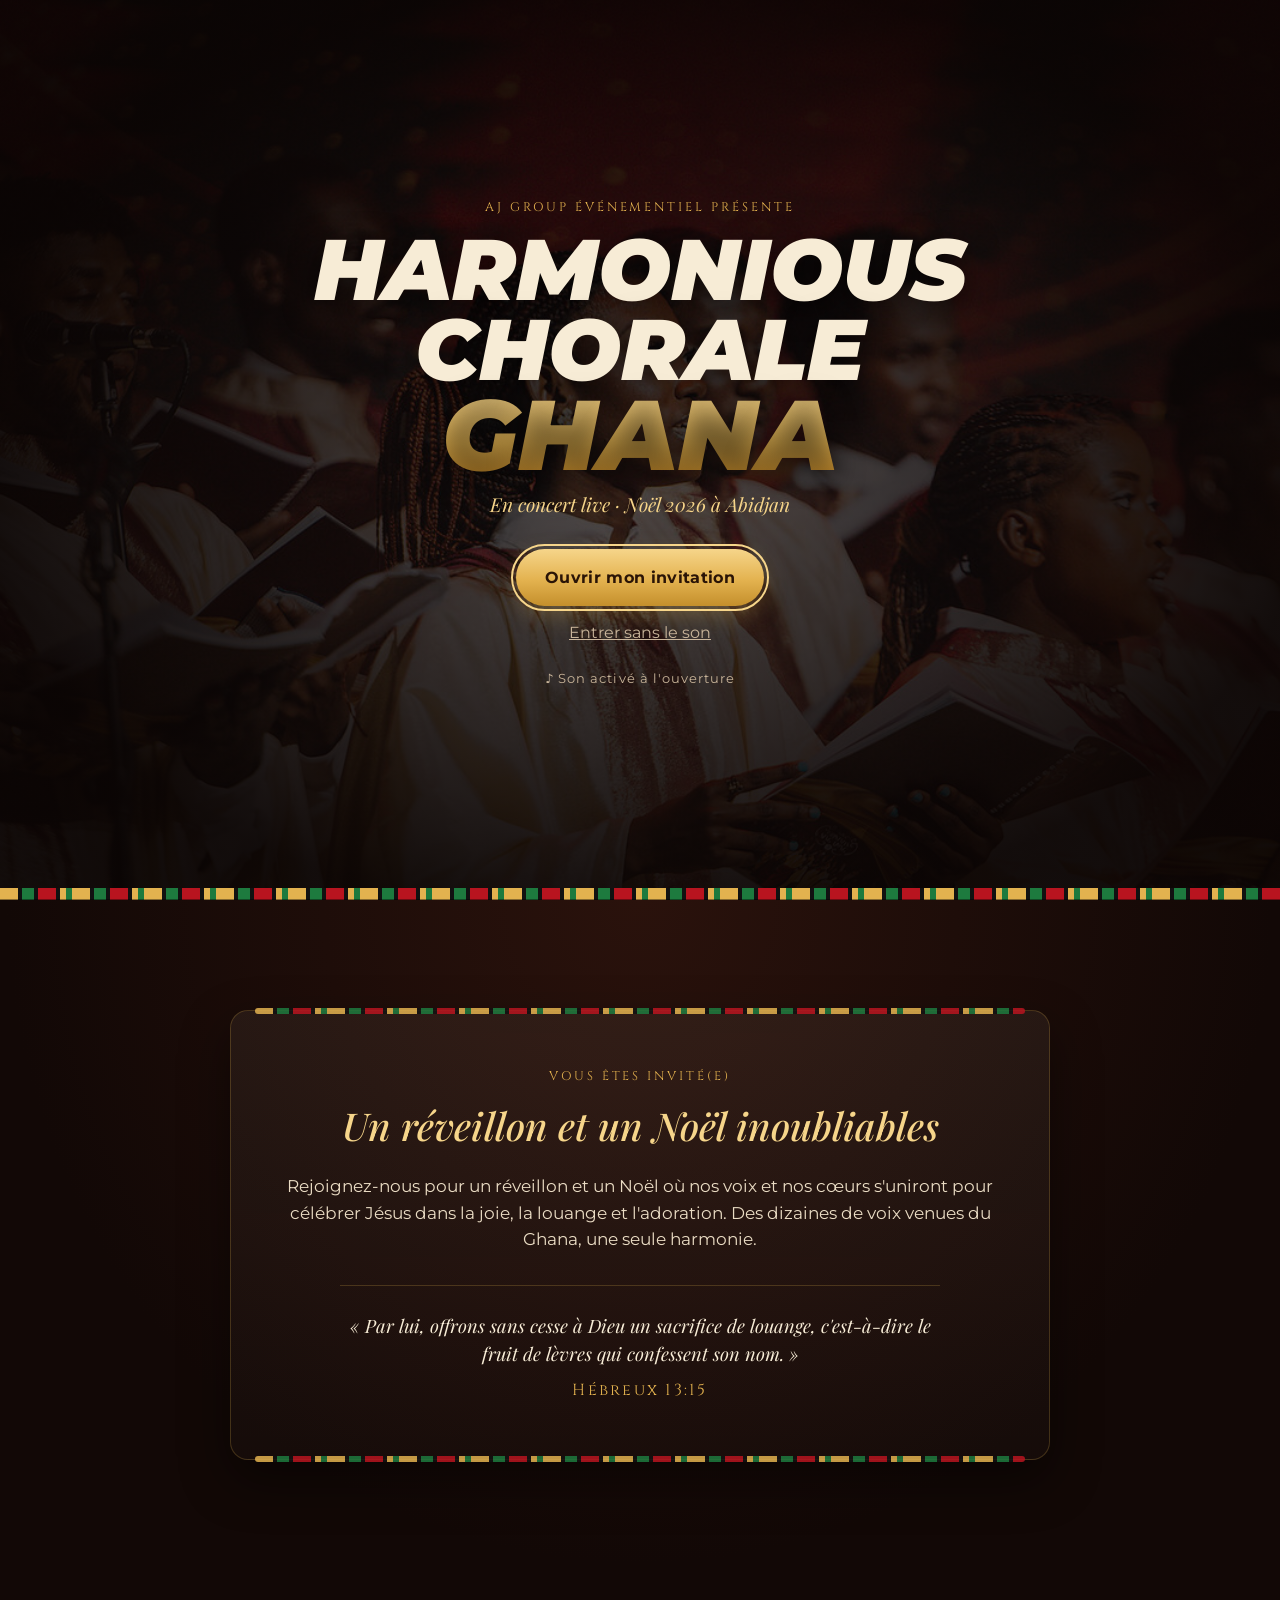
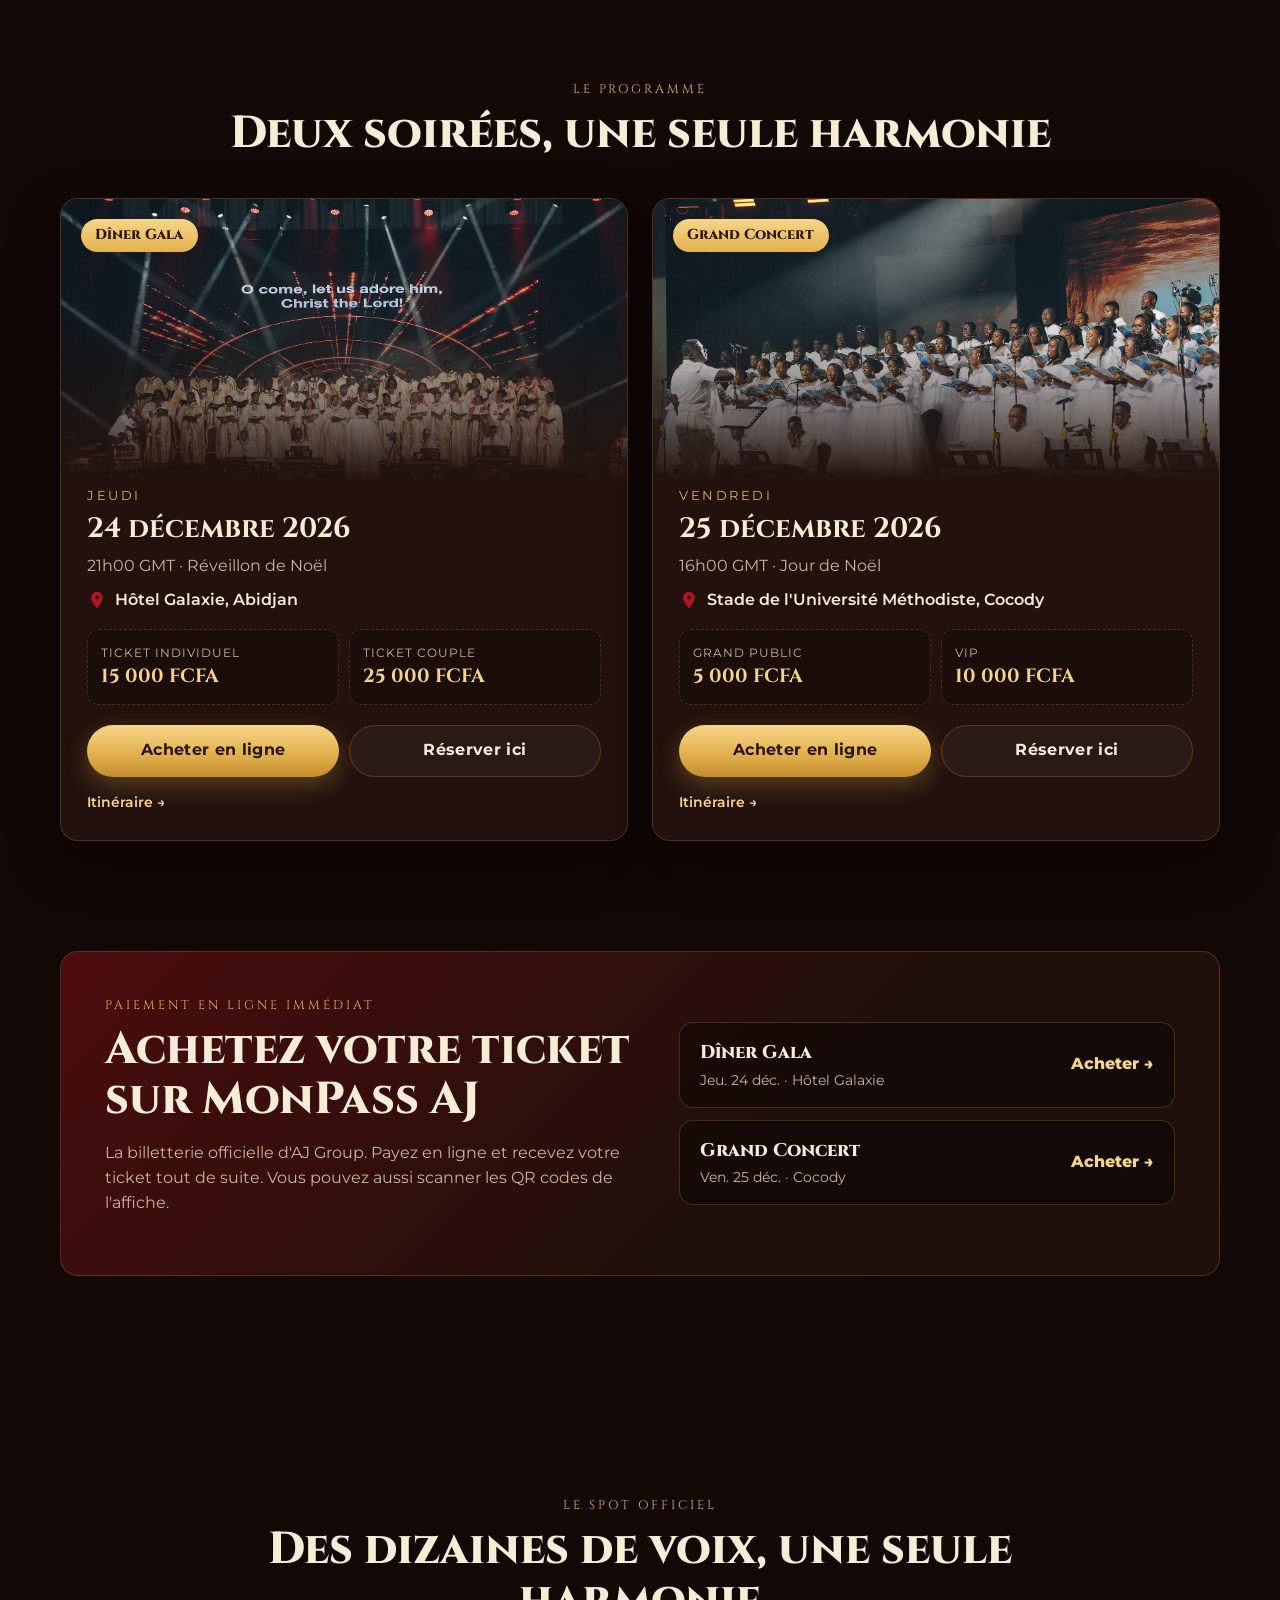
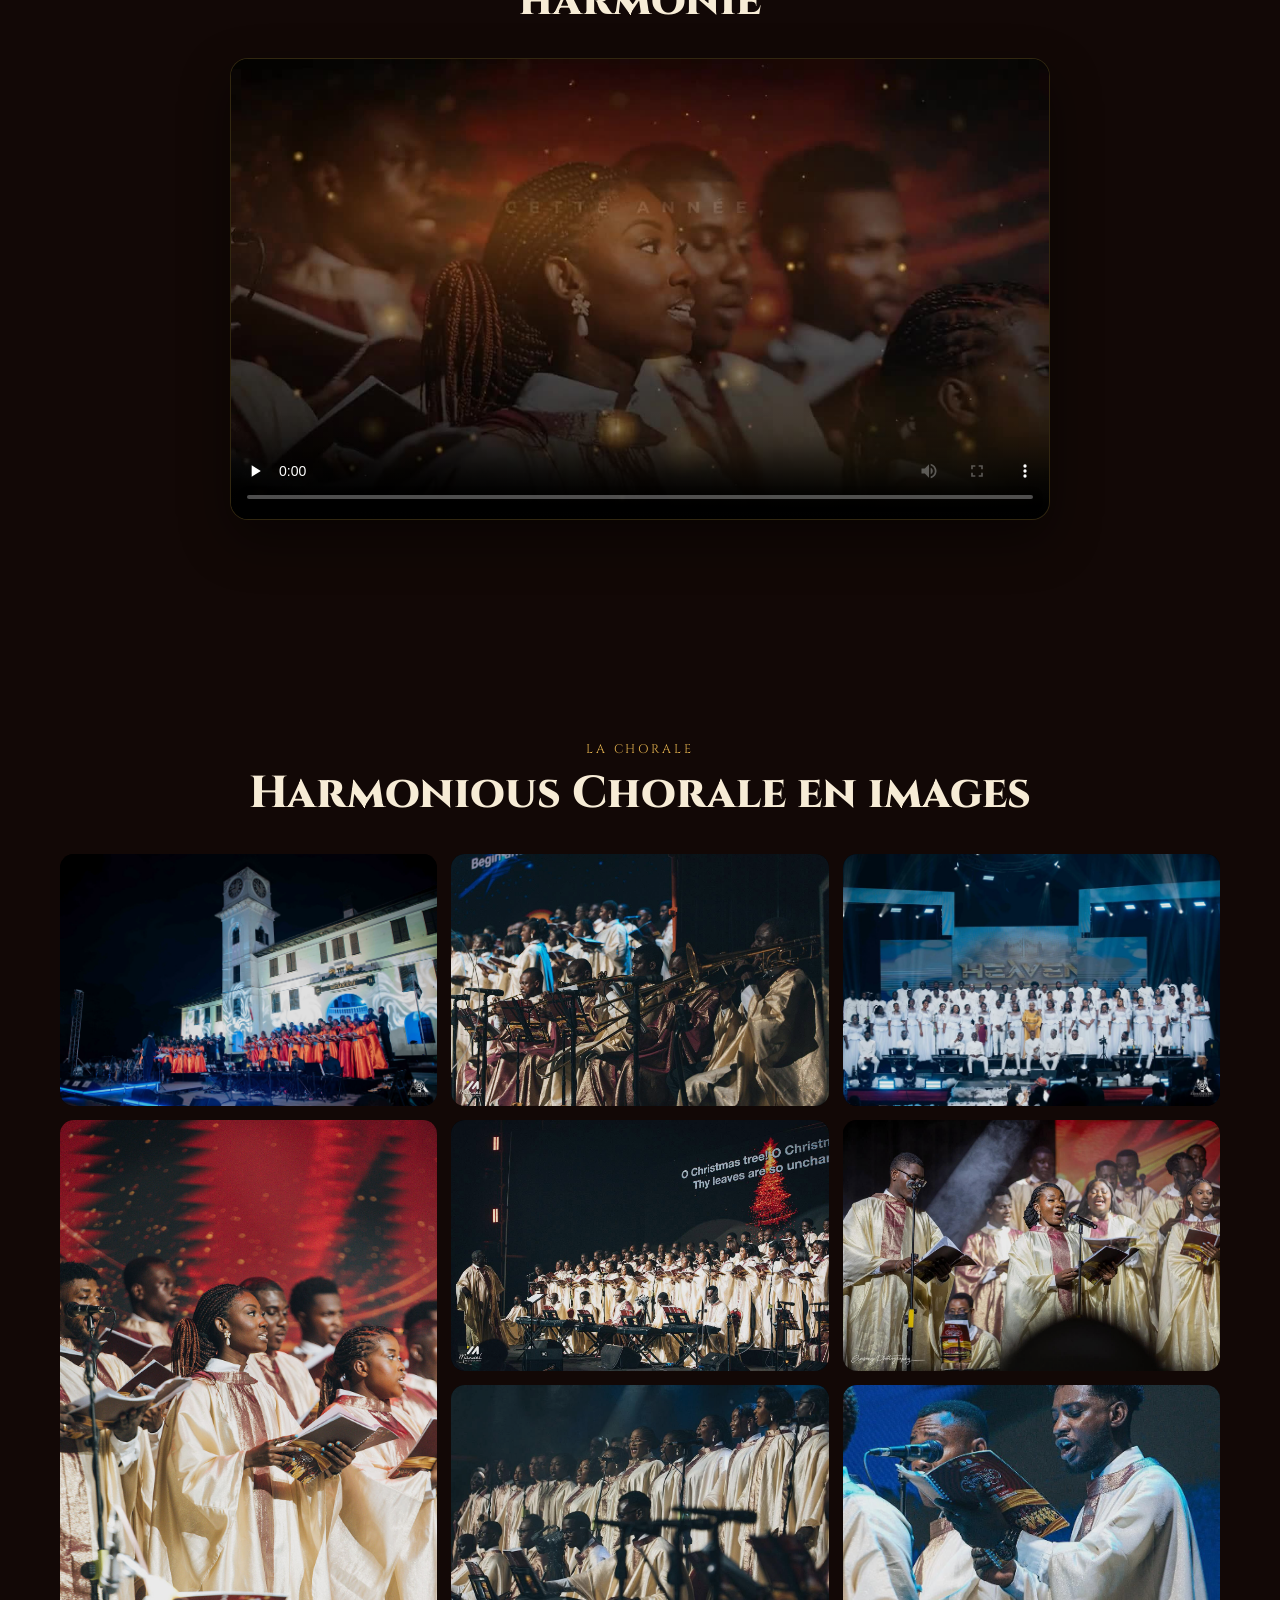
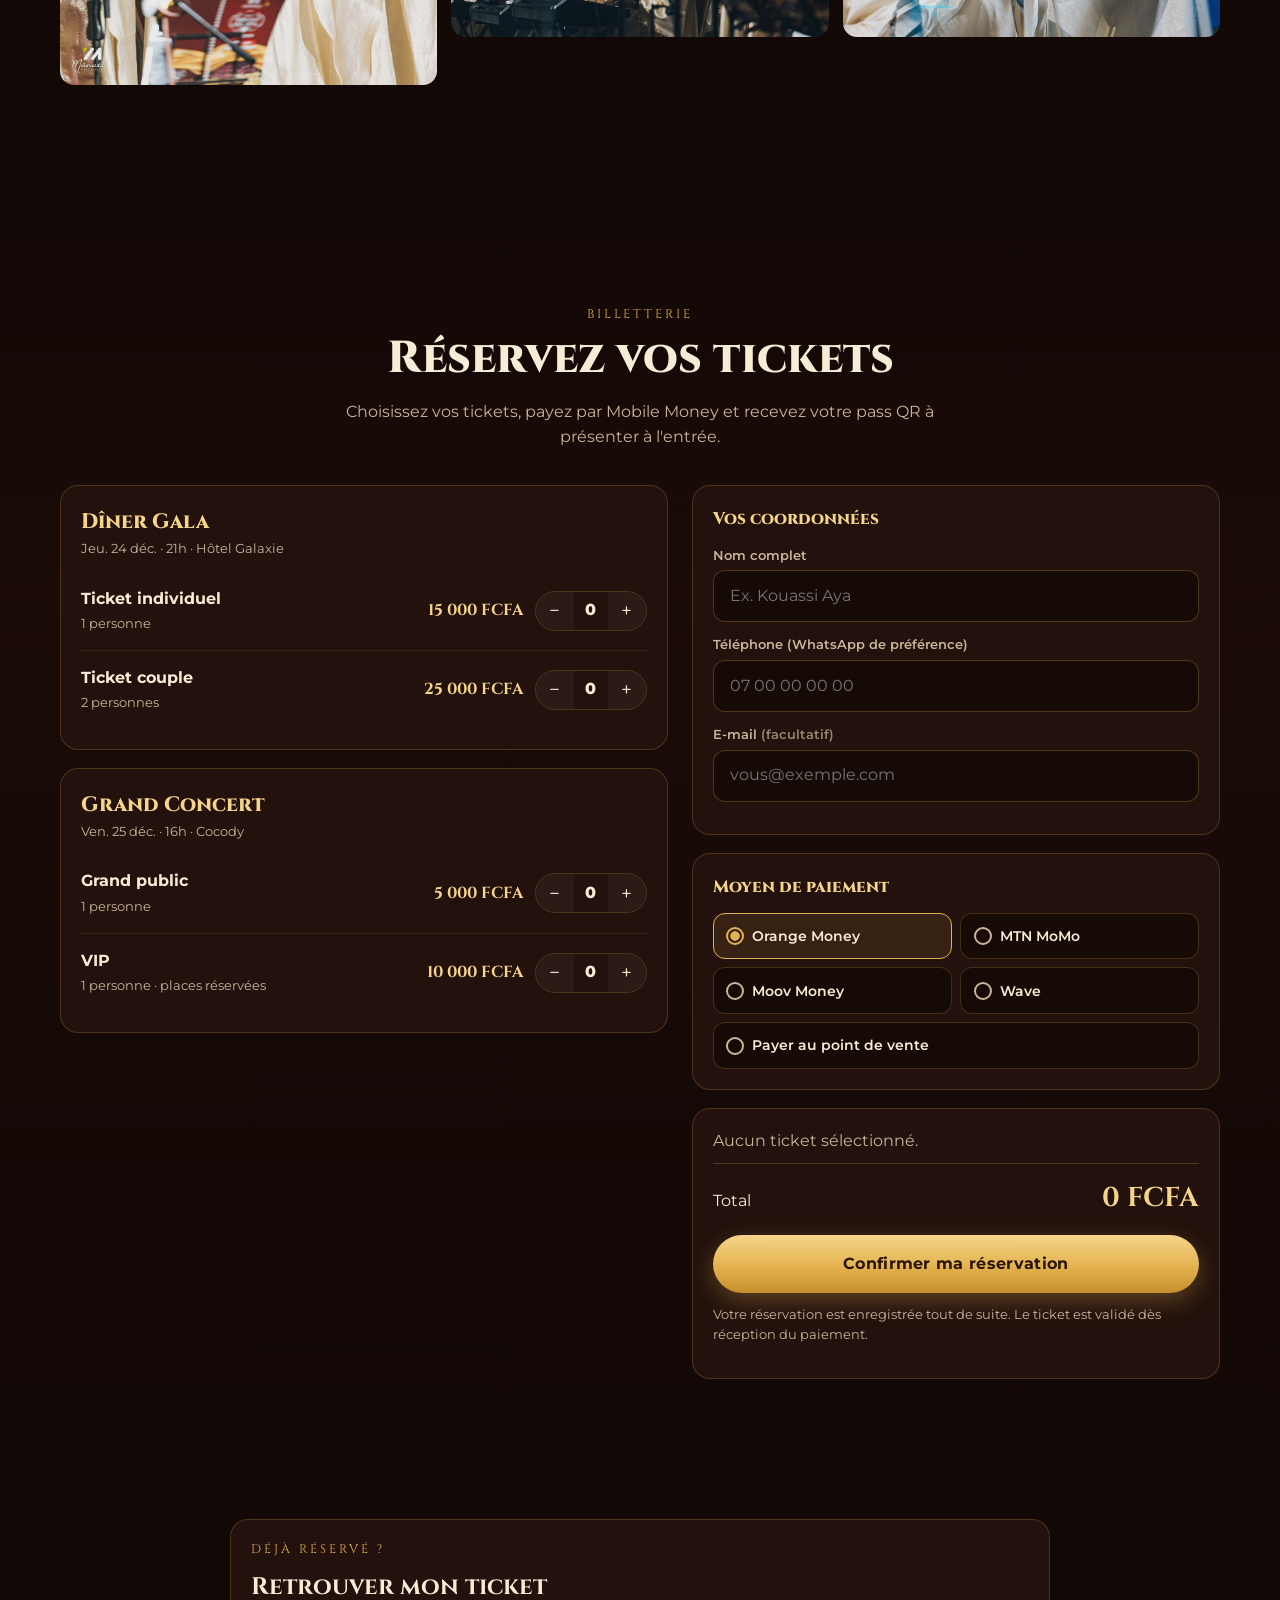
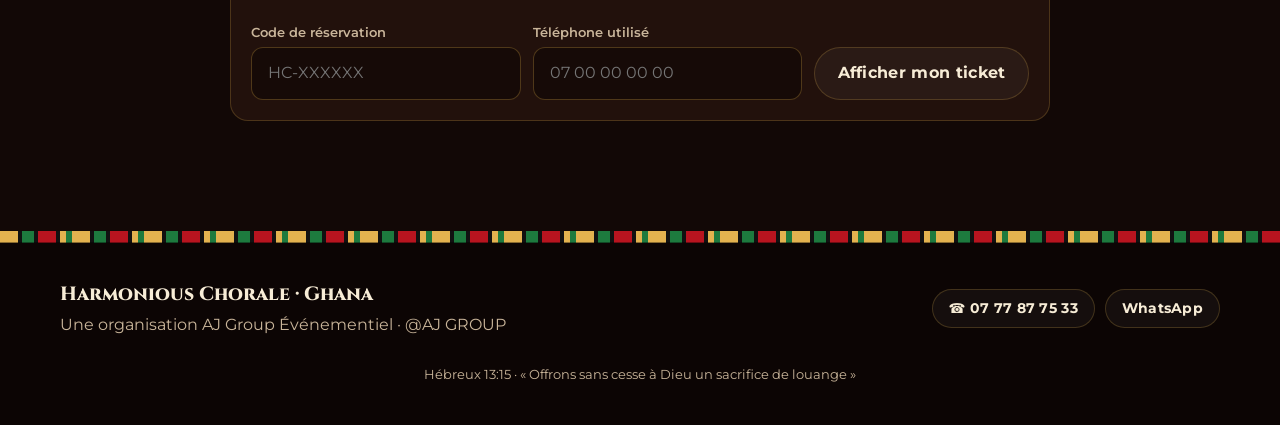
==== index.html @ 19052491 "Site Harmonious Chorale Ghana : billetterie et réservation Co-Authored-By: Claude Opus 5.5 <noreply@" ====
<!doctype html>
<html lang="fr">
<head>
<meta charset="utf-8">
<meta name="viewport" content="width=device-width, initial-scale=1, viewport-fit=cover">
<title>Harmonious Chorale Ghana · Noël à Abidjan</title>
<meta name="description" content="Harmonious Chorale (Ghana) en concert live à Abidjan : Dîner Gala le 24 décembre à l'Hôtel Galaxie et Grand Concert le 25 décembre au Stade de l'Université Méthodiste de Cocody. Réservez vos tickets.">
<meta property="og:title" content="Harmonious Chorale Ghana · Dîner Gala & Grand Concert à Abidjan">
<meta property="og:description" content="24 décembre, Dîner Gala à l'Hôtel Galaxie · 25 décembre, Grand Concert à Cocody. Réservez votre ticket en ligne.">
<meta property="og:image" content="/media/og.jpg">
<meta property="og:type" content="website">
<meta name="twitter:card" content="summary_large_image">
<meta name="theme-color" content="#120806">
<link rel="icon" href="/favicon.svg" type="image/svg+xml">
<link rel="preconnect" href="https://fonts.googleapis.com">
<link rel="preconnect" href="https://fonts.gstatic.com" crossorigin>
<link href="https://fonts.googleapis.com/css2?family=Cinzel:wght@500;700;800&family=Montserrat:ital,wght@0,400;0,500;0,600;0,700;0,800;1,900&family=Playfair+Display:ital,wght@0,600;1,500&display=swap" rel="stylesheet">
<link rel="stylesheet" href="/styles.css">
</head>
<body>

<!-- Écran d'ouverture -->
<div id="gate" class="gate" role="dialog" aria-modal="true" aria-labelledby="gate-title">
  <div class="gate-bg" style="background-image:url('/media/photo6.jpg')"></div>
  <div class="gate-inner">
    <p class="eyebrow">AJ Group Événementiel présente</p>
    <h1 id="gate-title" class="gate-title"><span>Harmonious</span><span>Chorale</span><em>Ghana</em></h1>
    <p class="gate-sub">En concert live · Noël 2026 à Abidjan</p>
    <button class="btn btn-gold btn-lg" id="open-invite">Ouvrir mon invitation</button>
    <button class="link-quiet" id="open-silent">Entrer sans le son</button>
    <p class="gate-hint">♪ Son activé à l'ouverture</p>
  </div>
  <div class="kente kente-bottom" aria-hidden="true"></div>
</div>

<header class="topbar" id="topbar">
  <a href="#accueil" class="brand"><span class="brand-mark">H</span><span>Harmonious<small>Chorale · Ghana</small></span></a>
  <nav class="nav" aria-label="Navigation principale">
    <a href="#programme">Programme</a>
    <a href="#galerie">Galerie</a>
    <a href="#reserver">Réserver</a>
    <a href="#mon-ticket">Mon ticket</a>
  </nav>
  <button class="sound" id="sound-toggle" aria-label="Activer la musique" aria-pressed="false">
    <span class="eq"><i></i><i></i><i></i></span>
  </button>
  <a href="#reserver" class="btn btn-red btn-sm topbar-cta">Réserver</a>
</header>

<main>
  <!-- Accueil -->
  <section id="accueil" class="hero">
    <div class="hero-slides" aria-hidden="true">
      <div class="slide" style="background-image:url('/media/photo1.jpg')"></div>
      <div class="slide" style="background-image:url('/media/photo7.jpg')"></div>
      <div class="slide" style="background-image:url('/media/photo3.jpg')"></div>
      <div class="slide" style="background-image:url('/media/photo10.jpg')"></div>
    </div>
    <div class="hero-shade" aria-hidden="true"></div>
    <div class="hero-content wrap">
      <p class="eyebrow">AJ Group Événementiel présente</p>
      <h2 class="hero-title"><span>Harmonious Chorale</span><strong>Ghana</strong></h2>
      <p class="hero-tag">En concert live · Dîner Gala &amp; Grand Concert</p>
      <div class="hero-dates">
        <div><b>24</b><span>déc.<br>Dîner Gala</span></div>
        <i aria-hidden="true"></i>
        <div><b>25</b><span>déc.<br>Grand Concert</span></div>
      </div>
      <div class="countdown" id="countdown" aria-live="off">
        <p class="countdown-label" id="countdown-label">Le Dîner Gala commence dans</p>
        <div class="countdown-grid">
          <div><b data-cd="d">--</b><span>jours</span></div>
          <div><b data-cd="h">--</b><span>heures</span></div>
          <div><b data-cd="m">--</b><span>min</span></div>
          <div><b data-cd="s">--</b><span>sec</span></div>
        </div>
      </div>
      <div class="hero-ctas">
        <a href="#reserver" class="btn btn-gold btn-lg">Réserver mon ticket</a>
        <a href="#acheter" class="btn btn-ghost btn-lg">Acheter en ligne</a>
      </div>
    </div>
    <div class="kente kente-bottom" aria-hidden="true"></div>
  </section>

  <!-- Invitation -->
  <section class="section invitation">
    <div class="wrap narrow">
      <div class="card-invite">
        <p class="eyebrow center">Vous êtes invité(e)</p>
        <h2 class="title-serif center">Un réveillon et un Noël inoubliables</h2>
        <p class="lead center">Rejoignez-nous pour un réveillon et un Noël où nos voix et nos cœurs s'uniront pour célébrer Jésus dans la joie, la louange et l'adoration. Des dizaines de voix venues du Ghana, une seule harmonie.</p>
        <blockquote class="verse">
          <p>« Par lui, offrons sans cesse à Dieu un sacrifice de louange, c'est-à-dire le fruit de lèvres qui confessent son nom. »</p>
          <cite>Hébreux 13:15</cite>
        </blockquote>
      </div>
    </div>
  </section>

  <!-- Programme -->
  <section id="programme" class="section">
    <div class="wrap">
      <p class="eyebrow center">Le programme</p>
      <h2 class="title center">Deux soirées, une seule harmonie</h2>
      <div class="events">
        <article class="event" data-event="gala">
          <div class="event-media" style="background-image:url('/media/photo4.jpg')"><span class="pill">Dîner Gala</span></div>
          <div class="event-body">
            <p class="event-day">Jeudi</p>
            <h3 class="event-date">24 décembre 2026</h3>
            <p class="event-time">21h00 GMT · Réveillon de Noël</p>
            <p class="event-place"><svg viewBox="0 0 24 24" aria-hidden="true"><path d="M12 2a7 7 0 0 0-7 7c0 5.2 7 13 7 13s7-7.8 7-13a7 7 0 0 0-7-7zm0 9.5A2.5 2.5 0 1 1 12 6.5a2.5 2.5 0 0 1 0 5z"/></svg>Hôtel Galaxie, Abidjan</p>
            <ul class="prices">
              <li><span>Ticket individuel</span><b>15 000 FCFA</b></li>
              <li><span>Ticket couple</span><b>25 000 FCFA</b></li>
            </ul>
            <div class="event-actions">
              <a class="btn btn-gold" data-buy="gala" target="_blank" rel="noopener">Acheter en ligne</a>
              <a class="btn btn-ghost" href="#reserver" data-reserve="gala">Réserver ici</a>
            </div>
            <a class="link-map" data-map="gala" target="_blank" rel="noopener">Itinéraire →</a>
          </div>
        </article>
        <article class="event" data-event="concert">
          <div class="event-media" style="background-image:url('/media/photo5.jpg')"><span class="pill">Grand Concert</span></div>
          <div class="event-body">
            <p class="event-day">Vendredi</p>
            <h3 class="event-date">25 décembre 2026</h3>
            <p class="event-time">16h00 GMT · Jour de Noël</p>
            <p class="event-place"><svg viewBox="0 0 24 24" aria-hidden="true"><path d="M12 2a7 7 0 0 0-7 7c0 5.2 7 13 7 13s7-7.8 7-13a7 7 0 0 0-7-7zm0 9.5A2.5 2.5 0 1 1 12 6.5a2.5 2.5 0 0 1 0 5z"/></svg>Stade de l'Université Méthodiste, Cocody</p>
            <ul class="prices">
              <li><span>Grand public</span><b>5 000 FCFA</b></li>
              <li><span>VIP</span><b>10 000 FCFA</b></li>
            </ul>
            <div class="event-actions">
              <a class="btn btn-gold" data-buy="concert" target="_blank" rel="noopener">Acheter en ligne</a>
              <a class="btn btn-ghost" href="#reserver" data-reserve="concert">Réserver ici</a>
            </div>
            <a class="link-map" data-map="concert" target="_blank" rel="noopener">Itinéraire →</a>
          </div>
        </article>
      </div>
    </div>
  </section>

  <!-- Achat en ligne -->
  <section id="acheter" class="section buy">
    <div class="wrap">
      <div class="buy-box">
        <div>
          <p class="eyebrow">Paiement en ligne immédiat</p>
          <h2 class="title">Achetez votre ticket sur MonPass AJ</h2>
          <p class="muted">La billetterie officielle d'AJ Group. Payez en ligne et recevez votre ticket tout de suite. Vous pouvez aussi scanner les QR codes de l'affiche.</p>
        </div>
        <div class="buy-links">
          <a class="buy-link" data-buy="gala" target="_blank" rel="noopener">
            <span class="buy-k">Dîner Gala</span><span class="buy-d">Jeu. 24 déc. · Hôtel Galaxie</span><span class="buy-go">Acheter →</span>
          </a>
          <a class="buy-link" data-buy="concert" target="_blank" rel="noopener">
            <span class="buy-k">Grand Concert</span><span class="buy-d">Ven. 25 déc. · Cocody</span><span class="buy-go">Acheter →</span>
          </a>
        </div>
      </div>
    </div>
  </section>

  <!-- Spot -->
  <section class="section spot">
    <div class="wrap narrow">
      <p class="eyebrow center">Le spot officiel</p>
      <h2 class="title center">Des dizaines de voix, une seule harmonie</h2>
      <div class="video-frame">
        <video src="/media/spot.mp4" poster="/media/spot-poster.jpg" controls playsinline preload="none"></video>
      </div>
    </div>
  </section>

  <!-- Galerie -->
  <section id="galerie" class="section">
    <div class="wrap">
      <p class="eyebrow center">La chorale</p>
      <h2 class="title center">Harmonious Chorale en images</h2>
      <div class="gallery" id="gallery">
        <button data-src="/media/photo1.jpg"><img src="/media/photo1.jpg" alt="La chorale sur scène sous les projecteurs" loading="lazy"></button>
        <button data-src="/media/photo6.jpg" class="tall"><img src="/media/photo6.jpg" alt="Choristes en aube dorée devant un décor rouge" loading="lazy"></button>
        <button data-src="/media/photo2.jpg"><img src="/media/photo2.jpg" alt="Choristes et cuivres pendant un concert" loading="lazy"></button>
        <button data-src="/media/photo3.jpg"><img src="/media/photo3.jpg" alt="Concert de Noël avec sapin lumineux" loading="lazy"></button>
        <button data-src="/media/photo8.jpg"><img src="/media/photo8.jpg" alt="Solistes de la chorale au micro" loading="lazy"></button>
        <button data-src="/media/photo7.jpg"><img src="/media/photo7.jpg" alt="La chorale en concert en plein air" loading="lazy"></button>
        <button data-src="/media/photo9.jpg"><img src="/media/photo9.jpg" alt="La chorale en blanc sur une grande scène" loading="lazy"></button>
        <button data-src="/media/photo11.jpg"><img src="/media/photo11.jpg" alt="Choristes chantant avec leur partition" loading="lazy"></button>
      </div>
    </div>
  </section>

  <!-- Réservation -->
  <section id="reserver" class="section reserve">
    <div class="wrap">
      <p class="eyebrow center">Billetterie</p>
      <h2 class="title center">Réservez vos tickets</h2>
      <p class="muted center sub">Choisissez vos tickets, payez par Mobile Money et recevez votre pass QR à présenter à l'entrée.</p>

      <form id="booking-form" class="booking" novalidate>
        <div class="booking-tickets">
          <fieldset class="ticket-group" data-group="gala">
            <legend><span>Dîner Gala</span><small>Jeu. 24 déc. · 21h · Hôtel Galaxie</small></legend>
            <div class="ticket-rows"></div>
          </fieldset>
          <fieldset class="ticket-group" data-group="concert">
            <legend><span>Grand Concert</span><small>Ven. 25 déc. · 16h · Cocody</small></legend>
            <div class="ticket-rows"></div>
          </fieldset>
        </div>

        <div class="booking-side">
          <fieldset class="panel">
            <legend class="panel-title">Vos coordonnées</legend>
            <label class="field"><span>Nom complet</span><input name="name" autocomplete="name" required minlength="3" maxlength="120" placeholder="Ex. Kouassi Aya"></label>
            <label class="field"><span>Téléphone (WhatsApp de préférence)</span><input name="phone" type="tel" autocomplete="tel" required inputmode="tel" placeholder="07 00 00 00 00"></label>
            <label class="field"><span>E-mail <em>(facultatif)</em></span><input name="email" type="email" autocomplete="email" placeholder="vous@exemple.com"></label>
          </fieldset>

          <fieldset class="panel">
            <legend class="panel-title">Moyen de paiement</legend>
            <div class="paylist" id="paylist"></div>
          </fieldset>

          <div class="panel summary">
            <div class="summary-lines" id="summary-lines"><p class="muted">Aucun ticket sélectionné.</p></div>
            <div class="summary-total"><span>Total</span><b id="total">0 FCFA</b></div>
            <p class="form-error" id="form-error" role="alert"></p>
            <button class="btn btn-gold btn-lg btn-block" type="submit" id="submit-btn">Confirmer ma réservation</button>
            <p class="tiny muted">Votre réservation est enregistrée tout de suite. Le ticket est validé dès réception du paiement.</p>
          </div>
        </div>
      </form>
    </div>
  </section>

  <!-- Mon ticket -->
  <section id="mon-ticket" class="section ticket-section">
    <div class="wrap narrow">
      <div id="ticket-view" hidden></div>

      <div class="panel lookup" id="lookup">
        <p class="eyebrow">Déjà réservé ?</p>
        <h2 class="title-sm">Retrouver mon ticket</h2>
        <form id="lookup-form" class="lookup-form">
          <label class="field"><span>Code de réservation</span><input name="code" required placeholder="HC-XXXXXX" autocapitalize="characters"></label>
          <label class="field"><span>Téléphone utilisé</span><input name="phone" type="tel" required inputmode="tel" placeholder="07 00 00 00 00"></label>
          <button class="btn btn-ghost" type="submit">Afficher mon ticket</button>
        </form>
        <p class="form-error" id="lookup-error" role="alert"></p>
      </div>
    </div>
  </section>
</main>

<footer class="footer">
  <div class="kente" aria-hidden="true"></div>
  <div class="wrap footer-inner">
    <div>
      <p class="brand-foot">Harmonious Chorale · Ghana</p>
      <p class="muted">Une organisation AJ Group Événementiel · @AJ GROUP</p>
    </div>
    <div class="footer-contact">
      <a href="tel:+2250777877533" class="btn btn-ghost btn-sm">☎ 07 77 87 75 33</a>
      <a href="https://wa.me/2250777877533" target="_blank" rel="noopener" class="btn btn-ghost btn-sm">WhatsApp</a>
    </div>
  </div>
  <p class="tiny muted center footer-verse">Hébreux 13:15 · « Offrons sans cesse à Dieu un sacrifice de louange »</p>
</footer>

<div class="lightbox" id="lightbox" hidden><button class="lb-close" aria-label="Fermer">×</button><img alt=""></div>
<audio id="music" src="/media/musique.mp3" loop preload="none"></audio>

<script src="/vendor/qrcode.js"></script>
<script src="/config.js"></script>
<script src="/app.js"></script>
</body>
</html>
---- styles.css ----
:root{
  --bg:#120806; --bg2:#1c0d09; --panel:#22110c; --line:rgba(224,176,74,.22);
  --red:#b8141f; --red2:#8f0d16; --gold:#e3b24f; --gold2:#f6d58a; --cream:#f7ecd6;
  --muted:#c9b59a; --green:#1d7a3e; --ok:#3fbf6d; --warn:#f0a63a; --bad:#e2514a;
  --radius:18px; --shadow:0 20px 50px rgba(0,0,0,.45);
  --kente:repeating-linear-gradient(90deg,#e3b24f 0 18px,#111 18px 22px,#1d7a3e 22px 34px,#111 34px 38px,#b8141f 38px 56px,#111 56px 60px,#e3b24f 60px 66px,#1d7a3e 66px 72px);
}
*{box-sizing:border-box}
[hidden]{display:none!important}
html{scroll-behavior:smooth;-webkit-text-size-adjust:100%}
body{margin:0;background:var(--bg);color:var(--cream);font-family:Montserrat,system-ui,sans-serif;line-height:1.55;overflow-x:hidden}
body.locked{overflow:hidden}
img,video{max-width:100%;display:block}
a{color:var(--gold2)}
button{font:inherit;cursor:pointer}
.wrap{width:min(1160px,100% - 32px);margin-inline:auto}
.narrow{width:min(820px,100% - 32px)}
.center{text-align:center}
.muted{color:var(--muted)}
.tiny{font-size:.8rem}
.eyebrow{font-family:Cinzel,serif;letter-spacing:.24em;text-transform:uppercase;font-size:.78rem;color:var(--gold);margin:0 0 .6rem}
.title{font-family:Cinzel,serif;font-weight:800;font-size:clamp(1.7rem,4.4vw,2.8rem);line-height:1.12;margin:0 0 1rem;color:var(--cream)}
.title-sm{font-family:Cinzel,serif;font-size:1.5rem;margin:0 0 1rem}
.title-serif{font-family:"Playfair Display",serif;font-style:italic;font-weight:500;font-size:clamp(1.6rem,4vw,2.4rem);margin:0 0 1rem;color:var(--gold2)}
.lead{font-size:1.08rem;color:#eadcc4}
.sub{max-width:600px;margin:0 auto 2.2rem}
.section{padding:clamp(64px,9vw,110px) 0;position:relative}
.kente{height:12px;background:var(--kente);box-shadow:0 -1px 0 rgba(0,0,0,.4) inset}
.kente-bottom{position:absolute;left:0;right:0;bottom:0;z-index:3}

/* Boutons */
.btn{display:inline-flex;align-items:center;justify-content:center;gap:.5rem;border:0;border-radius:999px;padding:.8rem 1.4rem;font-weight:700;text-decoration:none;letter-spacing:.02em;transition:transform .15s,box-shadow .2s,background .2s;cursor:pointer;color:inherit}
.btn:active{transform:translateY(1px)}
.btn-gold{background:linear-gradient(180deg,var(--gold2),var(--gold) 55%,#c48f2c);color:#2a1406;box-shadow:0 8px 24px rgba(227,178,79,.3)}
.btn-gold:hover{box-shadow:0 10px 32px rgba(227,178,79,.5)}
.btn-red{background:var(--red);color:#fff}
.btn-red:hover{background:#d01a26}
.btn-ghost{background:rgba(255,255,255,.04);border:1px solid var(--line);color:var(--cream)}
.btn-ghost:hover{border-color:var(--gold);background:rgba(227,178,79,.08)}
.btn-lg{padding:1rem 1.8rem;font-size:1.02rem}
.btn-sm{padding:.5rem 1rem;font-size:.85rem}
.btn-block{width:100%}
.btn[disabled]{opacity:.6;cursor:wait}
.link-quiet{background:none;border:0;color:var(--muted);text-decoration:underline;margin-top:.9rem}
:focus-visible{outline:2px solid var(--gold2);outline-offset:3px}

/* Ecran d'ouverture */
.gate{position:fixed;inset:0;z-index:100;display:grid;place-items:center;background:#0b0504;text-align:center;transition:opacity .9s ease,visibility .9s}
.gate.gone{opacity:0;visibility:hidden}
.gate-bg{position:absolute;inset:0;background-size:cover;background-position:center 30%;opacity:.45;filter:saturate(1.1);animation:kb 18s ease-in-out infinite alternate}
.gate::after{content:"";position:absolute;inset:0;background:radial-gradient(ellipse at center,rgba(18,8,6,.35),rgba(10,4,3,.92) 75%)}
.gate-inner{position:relative;z-index:2;padding:24px;max-width:560px;display:flex;flex-direction:column;align-items:center}
.gate-title{margin:.2rem 0 .6rem;font-family:Montserrat,sans-serif;font-style:italic;font-weight:900;line-height:.92;font-size:clamp(2.8rem,12vw,5.4rem);text-transform:uppercase;text-shadow:0 6px 30px rgba(0,0,0,.6)}
.gate-title span{display:block}
.gate-title em{display:block;color:var(--gold);font-size:1.15em;background:linear-gradient(180deg,var(--gold2),var(--gold) 60%,#b97f22);-webkit-background-clip:text;background-clip:text;color:transparent}
.gate-sub{font-family:"Playfair Display",serif;font-style:italic;font-size:1.2rem;color:var(--gold2);margin:0 0 1.8rem}
.gate-hint{font-size:.8rem;color:var(--muted);margin-top:1.4rem;letter-spacing:.08em}
@keyframes kb{from{transform:scale(1.05)}to{transform:scale(1.18) translateY(-2%)}}

/* Barre du haut */
.topbar{position:fixed;top:0;left:0;right:0;z-index:50;display:flex;align-items:center;gap:1rem;padding:.7rem max(16px,calc((100% - 1160px)/2));background:linear-gradient(180deg,rgba(12,5,4,.85),rgba(12,5,4,0));transition:background .3s}
.topbar.solid{background:rgba(14,6,5,.94);backdrop-filter:blur(8px);border-bottom:1px solid var(--line)}
.brand{display:flex;align-items:center;gap:.6rem;text-decoration:none;color:var(--cream);font-family:Cinzel,serif;font-weight:800;line-height:1}
.brand small{display:block;font-family:Montserrat,sans-serif;font-weight:500;font-size:.62rem;letter-spacing:.2em;text-transform:uppercase;color:var(--gold);margin-top:3px}
.brand-mark{width:36px;height:36px;border-radius:50%;display:grid;place-items:center;background:linear-gradient(135deg,var(--red),var(--red2));border:1.5px solid var(--gold);color:var(--gold2)}
.nav{display:flex;gap:1.4rem;margin-left:auto}
.nav a{color:var(--cream);text-decoration:none;font-weight:600;font-size:.9rem;opacity:.85}
.nav a:hover{opacity:1;color:var(--gold2)}
.sound{width:40px;height:40px;border-radius:50%;border:1px solid var(--line);background:rgba(0,0,0,.3);display:grid;place-items:center;color:var(--gold)}
.eq{display:flex;gap:3px;align-items:flex-end;height:16px}
.eq i{width:3px;height:4px;background:currentColor;border-radius:2px}
.sound[aria-pressed="true"] .eq i{animation:eq 1s ease-in-out infinite}
.sound[aria-pressed="true"] .eq i:nth-child(2){animation-delay:.2s}
.sound[aria-pressed="true"] .eq i:nth-child(3){animation-delay:.45s}
@keyframes eq{0%,100%{height:4px}50%{height:16px}}
@media (max-width:820px){.nav{display:none}.sound{margin-left:auto}}

/* Hero */
.hero{position:relative;min-height:100svh;display:flex;align-items:center;padding:110px 0 80px;overflow:hidden}
.hero-slides{position:absolute;inset:0}
.slide{position:absolute;inset:0;background-size:cover;background-position:center;opacity:0;animation:slideshow 24s infinite}
.slide:nth-child(2){animation-delay:6s}.slide:nth-child(3){animation-delay:12s}.slide:nth-child(4){animation-delay:18s}
@keyframes slideshow{0%{opacity:0;transform:scale(1.04)}5%{opacity:1}25%{opacity:1}31%{opacity:0;transform:scale(1.14)}100%{opacity:0}}
.hero-shade{position:absolute;inset:0;background:linear-gradient(180deg,rgba(14,6,5,.55),rgba(14,6,5,.35) 40%,rgba(14,6,5,.92)),radial-gradient(ellipse at 30% 40%,rgba(184,20,31,.25),transparent 60%)}
.hero-content{position:relative;z-index:2}
.hero-title{margin:0;font-family:Montserrat,sans-serif;font-style:italic;font-weight:900;text-transform:uppercase;line-height:.9;text-shadow:0 8px 40px rgba(0,0,0,.6)}
.hero-title span{display:block;font-size:clamp(2.3rem,8vw,5.6rem)}
.hero-title strong{display:block;font-size:clamp(3.6rem,15vw,9.5rem);background:linear-gradient(180deg,#fff6dc,var(--gold2) 35%,var(--gold) 70%,#a8711c);-webkit-background-clip:text;background-clip:text;color:transparent}
.hero-tag{font-family:"Playfair Display",serif;font-style:italic;font-size:clamp(1.1rem,2.4vw,1.4rem);color:var(--gold2);margin:.6rem 0 1.4rem}
.hero-dates{display:inline-flex;align-items:center;gap:1.2rem;padding:.8rem 1.2rem;border:1px solid var(--line);border-radius:14px;background:rgba(0,0,0,.35);backdrop-filter:blur(4px)}
.hero-dates div{display:flex;align-items:center;gap:.6rem}
.hero-dates b{font-family:Cinzel,serif;font-size:2.2rem;color:var(--gold)}
.hero-dates span{font-size:.78rem;line-height:1.2;text-transform:uppercase;letter-spacing:.08em}
.hero-dates i{width:1px;height:36px;background:var(--line)}
.countdown{margin:1.6rem 0}
.countdown-label{margin:0 0 .5rem;font-size:.82rem;letter-spacing:.14em;text-transform:uppercase;color:var(--muted)}
.countdown-grid{display:flex;gap:.6rem}
.countdown-grid div{min-width:70px;padding:.6rem .4rem;text-align:center;border-radius:12px;background:linear-gradient(180deg,rgba(184,20,31,.55),rgba(120,10,16,.55));border:1px solid rgba(246,213,138,.25)}
.countdown-grid b{display:block;font-family:Cinzel,serif;font-size:1.7rem;line-height:1.1;font-variant-numeric:tabular-nums}
.countdown-grid span{font-size:.68rem;text-transform:uppercase;letter-spacing:.12em;color:var(--gold2)}
.hero-ctas{display:flex;flex-wrap:wrap;gap:.8rem}
@media (max-width:520px){.countdown-grid div{min-width:0;flex:1}.hero-ctas .btn{flex:1 1 100%}}

/* Invitation */
.invitation{background:radial-gradient(ellipse at top,#2a120c,var(--bg) 70%)}
.card-invite{position:relative;padding:clamp(28px,6vw,56px);border-radius:var(--radius);background:linear-gradient(180deg,rgba(247,236,214,.06),rgba(247,236,214,.02));border:1px solid var(--line);box-shadow:var(--shadow)}
.card-invite::before,.card-invite::after{content:"";position:absolute;left:24px;right:24px;height:6px;background:var(--kente);border-radius:3px;opacity:.85}
.card-invite::before{top:-3px}.card-invite::after{bottom:-3px}
.verse{margin:2rem auto 0;max-width:600px;text-align:center;border-top:1px solid var(--line);padding-top:1.6rem}
.verse p{font-family:"Playfair Display",serif;font-style:italic;font-size:1.15rem;margin:0 0 .6rem;color:var(--cream)}
.verse cite{font-family:Cinzel,serif;color:var(--gold);font-style:normal;letter-spacing:.14em}

/* Evenements */
.events{display:grid;grid-template-columns:repeat(auto-fit,minmax(min(100%,420px),1fr));gap:24px;margin-top:2.4rem}
.event{border-radius:var(--radius);overflow:hidden;background:var(--panel);border:1px solid var(--line);box-shadow:var(--shadow);display:flex;flex-direction:column}
.event-media{aspect-ratio:16/8;background-size:cover;background-position:center;position:relative}
.event-media::after{content:"";position:absolute;inset:0;background:linear-gradient(180deg,transparent 40%,var(--panel))}
.pill{position:absolute;z-index:1;left:20px;top:20px;padding:.35rem .9rem;border-radius:999px;background:linear-gradient(180deg,var(--gold2),var(--gold));color:#2a1406;font-family:Cinzel,serif;font-weight:800;font-size:.9rem}
.event-body{padding:4px 26px 26px;display:flex;flex-direction:column;flex:1}
.event-day{margin:0;text-transform:uppercase;letter-spacing:.2em;font-size:.8rem;color:var(--gold)}
.event-date{margin:.1rem 0 .2rem;font-family:Cinzel,serif;font-size:1.75rem}
.event-time{margin:0 0 .6rem;color:var(--muted)}
.event-place{display:flex;gap:.5rem;align-items:center;margin:0 0 1rem;font-weight:600}
.event-place svg{width:20px;height:20px;fill:var(--red);flex:none}
.prices{list-style:none;padding:0;margin:0 0 1.2rem;display:grid;grid-template-columns:1fr 1fr;gap:10px}
.prices li{padding:.8rem;border-radius:12px;border:1px dashed var(--line);background:rgba(0,0,0,.2)}
.prices span{display:block;font-size:.78rem;color:var(--muted);text-transform:uppercase;letter-spacing:.08em}
.prices b{font-family:Cinzel,serif;font-size:1.2rem;color:var(--gold2)}
.event-actions{display:flex;flex-wrap:wrap;gap:.6rem;margin-top:auto}
.event-actions .btn{flex:1 1 160px}
.link-map{margin-top:.9rem;font-weight:600;font-size:.9rem;text-decoration:none}

/* Achat en ligne */
.buy{padding-top:0}
.buy-box{display:grid;grid-template-columns:1.1fr 1fr;gap:28px;align-items:center;padding:clamp(24px,5vw,44px);border-radius:var(--radius);background:linear-gradient(135deg,rgba(184,20,31,.35),rgba(34,17,12,.9) 60%);border:1px solid var(--line)}
.buy-links{display:grid;gap:12px}
.buy-link{display:grid;grid-template-columns:1fr auto;grid-template-areas:"k go" "d go";gap:2px 12px;padding:16px 20px;border-radius:14px;background:rgba(0,0,0,.35);border:1px solid var(--line);text-decoration:none;color:var(--cream);transition:border-color .2s,transform .2s}
.buy-link:hover{border-color:var(--gold);transform:translateY(-2px)}
.buy-k{grid-area:k;font-family:Cinzel,serif;font-weight:800;font-size:1.15rem}
.buy-d{grid-area:d;font-size:.85rem;color:var(--muted)}
.buy-go{grid-area:go;align-self:center;font-weight:800;color:var(--gold2)}
@media (max-width:760px){.buy-box{grid-template-columns:1fr}}

/* Spot */
.video-frame{margin-top:2rem;border-radius:var(--radius);overflow:hidden;border:1px solid var(--line);box-shadow:var(--shadow);background:#000}
.video-frame video{width:100%;aspect-ratio:16/9}

/* Galerie */
.gallery{columns:3 260px;column-gap:14px;margin-top:2.2rem}
.gallery button{display:block;width:100%;padding:0;border:0;margin:0 0 14px;border-radius:14px;overflow:hidden;background:#000;break-inside:avoid}
.gallery img{width:100%;transition:transform .5s,opacity .3s;opacity:.92}
.gallery button:hover img{transform:scale(1.04);opacity:1}
.lightbox{position:fixed;inset:0;z-index:120;background:rgba(5,2,2,.94);display:grid;place-items:center;padding:20px}
.lightbox[hidden]{display:none}
.lightbox img{max-height:88vh;border-radius:10px}
.lb-close{position:absolute;top:14px;right:18px;font-size:2.4rem;background:none;border:0;color:#fff}

/* Réservation */
.reserve{background:linear-gradient(180deg,var(--bg),#1a0b08 30%,var(--bg))}
.booking{display:grid;grid-template-columns:1.15fr 1fr;gap:24px;align-items:start}
@media (max-width:900px){.booking{grid-template-columns:1fr}}
.booking-tickets{display:grid;gap:18px}
.ticket-group,.panel{margin:0;border:1px solid var(--line);border-radius:var(--radius);background:var(--panel);padding:20px}
.ticket-group legend{display:contents}
.ticket-group legend span{display:block;font-family:Cinzel,serif;font-weight:800;font-size:1.3rem;color:var(--gold2)}
.ticket-group legend small{display:block;color:var(--muted);margin-bottom:.8rem}
.ticket-row{display:flex;align-items:center;gap:12px;padding:14px 0;border-top:1px solid rgba(224,176,74,.12)}
.ticket-row:first-child{border-top:0}
.tr-info{flex:1;min-width:0}
.tr-info b{display:block;font-size:1.02rem}
.tr-info small{color:var(--muted)}
.tr-price{font-family:Cinzel,serif;font-weight:700;color:var(--gold2);white-space:nowrap}
.stepper{display:flex;align-items:center;border:1px solid var(--line);border-radius:999px;overflow:hidden}
.stepper button{width:38px;height:38px;border:0;background:rgba(255,255,255,.04);color:var(--cream);font-size:1.2rem}
.stepper button:hover{background:rgba(227,178,79,.15)}
.stepper output{width:34px;text-align:center;font-weight:800}
.ticket-row.on{background:linear-gradient(90deg,rgba(227,178,79,.08),transparent);margin:0 -20px;padding-inline:20px}
@media (max-width:440px){.ticket-row{flex-wrap:wrap}.tr-price{order:3;flex:1}.stepper{order:4}}
.booking-side{display:grid;gap:18px}
@media (max-width:900px){.booking-side{position:static}}
.panel-title{font-family:Cinzel,serif;font-weight:800;font-size:1.05rem;color:var(--gold2);padding:0;margin-bottom:.8rem;float:left;width:100%}
.field{display:block;margin-bottom:12px;clear:both}
.field span{display:block;font-size:.82rem;font-weight:600;margin-bottom:5px;color:var(--muted)}
.field em{font-style:normal;opacity:.7}
.field input{width:100%;padding:.8rem 1rem;border-radius:12px;border:1px solid rgba(224,176,74,.28);background:#160a07;color:var(--cream);font:inherit;font-size:16px}
.field input:focus{outline:none;border-color:var(--gold);box-shadow:0 0 0 3px rgba(227,178,79,.18)}
.field input[aria-invalid="true"]{border-color:var(--bad)}
.paylist{display:grid;grid-template-columns:1fr 1fr;gap:8px;clear:both}
.pay{position:relative}
.pay input{position:absolute;opacity:0}
.pay span{display:flex;align-items:center;gap:8px;padding:.7rem .8rem;border-radius:12px;border:1px solid rgba(224,176,74,.22);background:#160a07;font-weight:600;font-size:.9rem;cursor:pointer}
.pay span::before{content:"";width:14px;height:14px;border-radius:50%;border:2px solid var(--muted);flex:none}
.pay input:checked+span{border-color:var(--gold);background:rgba(227,178,79,.1)}
.pay input:checked+span::before{border-color:var(--gold);background:radial-gradient(var(--gold) 45%,transparent 50%)}
.pay input:focus-visible+span{outline:2px solid var(--gold2)}
.pay.wide{grid-column:1/-1}
.summary-lines p{margin:0 0 .4rem}
.sum-line{display:flex;justify-content:space-between;gap:12px;font-size:.92rem;padding:.25rem 0}
.summary-total{display:flex;justify-content:space-between;align-items:baseline;border-top:1px solid var(--line);margin-top:.6rem;padding-top:.8rem;margin-bottom:1rem}
.summary-total b{font-family:Cinzel,serif;font-size:1.7rem;color:var(--gold2)}
.form-error{color:#ff9d93;min-height:1.2em;margin:.2rem 0 .8rem;font-weight:600;font-size:.9rem}
.form-error:empty{min-height:0;margin:0}

/* Ticket */
.ticket-section{padding-top:30px}
.pass{position:relative;border-radius:22px;overflow:hidden;background:linear-gradient(160deg,#2b120c,#170907);border:1px solid rgba(246,213,138,.4);box-shadow:var(--shadow);margin-bottom:28px}
.pass-head{padding:22px 24px 16px;background:linear-gradient(135deg,var(--red),var(--red2));position:relative}
.pass-head::after{content:"";position:absolute;left:0;right:0;bottom:-6px;height:6px;background:var(--kente)}
.pass-head p{margin:0}
.pass-head h3{margin:.2rem 0 0;font-family:Montserrat,sans-serif;font-style:italic;font-weight:900;text-transform:uppercase;font-size:1.6rem;line-height:1}
.pass-body{display:grid;grid-template-columns:1fr auto;gap:22px;padding:26px 24px}
@media (max-width:600px){.pass-body{grid-template-columns:1fr}}
.pass-qr{background:#fff;padding:12px;border-radius:14px;align-self:start;justify-self:center;text-align:center}
.pass-qr img,.pass-qr canvas{width:180px;height:180px;image-rendering:pixelated}
.pass-qr small{display:block;color:#2a1406;font-weight:800;letter-spacing:.1em;margin-top:6px;font-family:Cinzel,serif}
.pass-qr.dim img{opacity:.25;filter:blur(1px)}
.pass-info dl{margin:0;display:grid;grid-template-columns:auto 1fr;gap:6px 14px}
.pass-info dt{color:var(--muted);font-size:.82rem;text-transform:uppercase;letter-spacing:.08em;padding-top:2px}
.pass-info dd{margin:0;font-weight:600}
.status{display:inline-flex;align-items:center;gap:8px;padding:.45rem .9rem;border-radius:999px;font-weight:800;font-size:.85rem;margin-bottom:14px}
.status::before{content:"";width:9px;height:9px;border-radius:50%;background:currentColor}
.status.en_attente{background:rgba(240,166,58,.15);color:var(--warn)}
.status.paye{background:rgba(63,191,109,.15);color:var(--ok)}
.status.annule{background:rgba(226,81,74,.15);color:var(--bad)}
.pay-steps{margin:0 24px 24px;padding:20px;border-radius:14px;background:rgba(0,0,0,.3);border:1px dashed var(--line)}
.pay-steps h4{margin:0 0 .6rem;font-family:Cinzel,serif;color:var(--gold2)}
.pay-steps ol{margin:0 0 1rem;padding-left:1.2rem}
.pay-steps li{margin-bottom:.4rem}
.pay-number{font-family:Cinzel,serif;font-size:1.3rem;color:var(--gold2);white-space:nowrap}
.ref-form{display:flex;gap:8px;flex-wrap:wrap}
.ref-form input{flex:1 1 200px;padding:.75rem 1rem;border-radius:12px;border:1px solid rgba(224,176,74,.28);background:#160a07;color:var(--cream);font-size:16px}
.pass-actions{display:flex;flex-wrap:wrap;gap:10px;padding:0 24px 24px}
.lookup .lookup-form{display:grid;grid-template-columns:1fr 1fr auto;gap:12px;align-items:end}
.lookup .field{margin:0}
@media (max-width:700px){.lookup .lookup-form{grid-template-columns:1fr}}

/* Pied de page */
.footer{background:#0c0504;padding-bottom:28px}
.footer-inner{display:flex;flex-wrap:wrap;justify-content:space-between;gap:16px;align-items:center;padding:34px 0 10px}
.brand-foot{font-family:Cinzel,serif;font-weight:800;font-size:1.2rem;margin:0}
.footer-inner p{margin:.2rem 0}
.footer-contact{display:flex;gap:10px;flex-wrap:wrap}
.footer-verse{margin-top:14px;padding-inline:16px}

/* Apparition au défilement */
.reveal{opacity:0;transform:translateY(24px);transition:opacity .8s ease,transform .8s ease}
.reveal.in{opacity:1;transform:none}
@media (prefers-reduced-motion:reduce){
  *,*::before,*::after{animation-duration:.01ms!important;animation-iteration-count:1!important;transition-duration:.01ms!important}
  .slide:first-child{opacity:1}
  .reveal{opacity:1;transform:none}
}
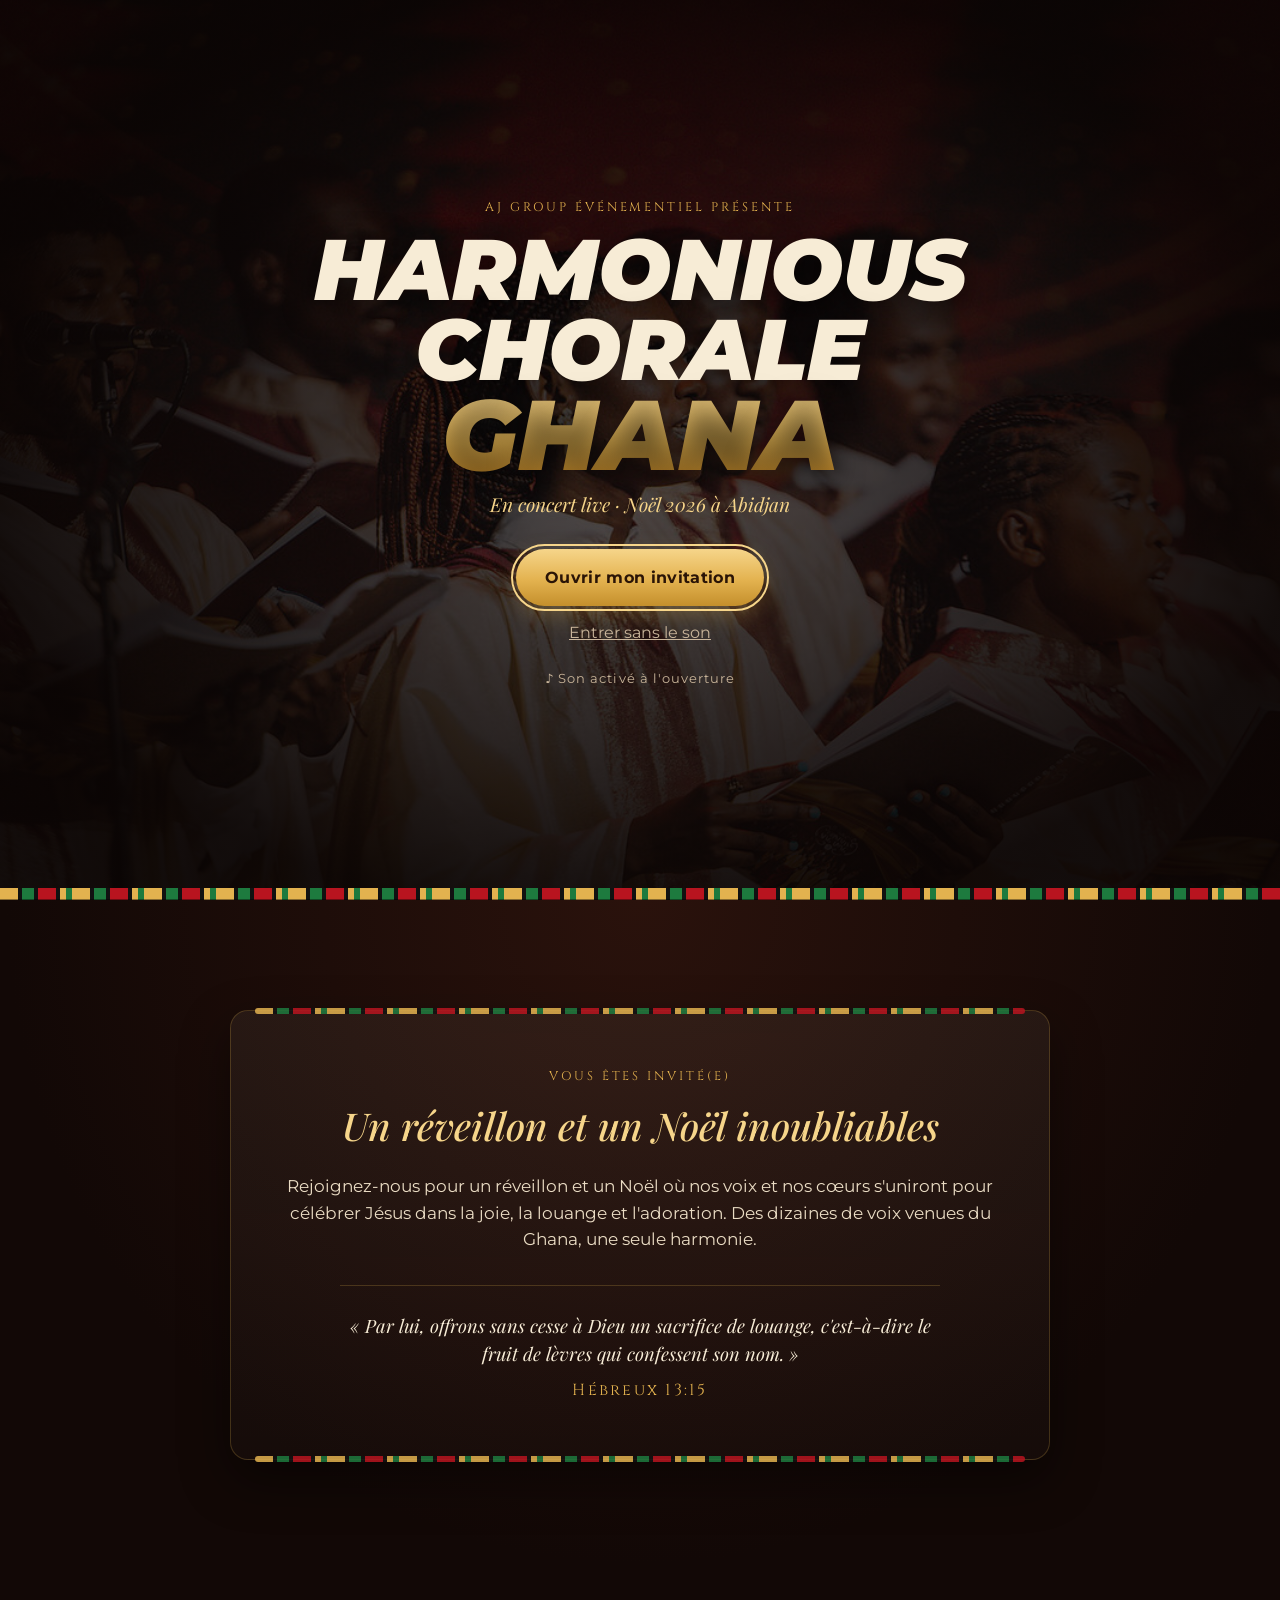
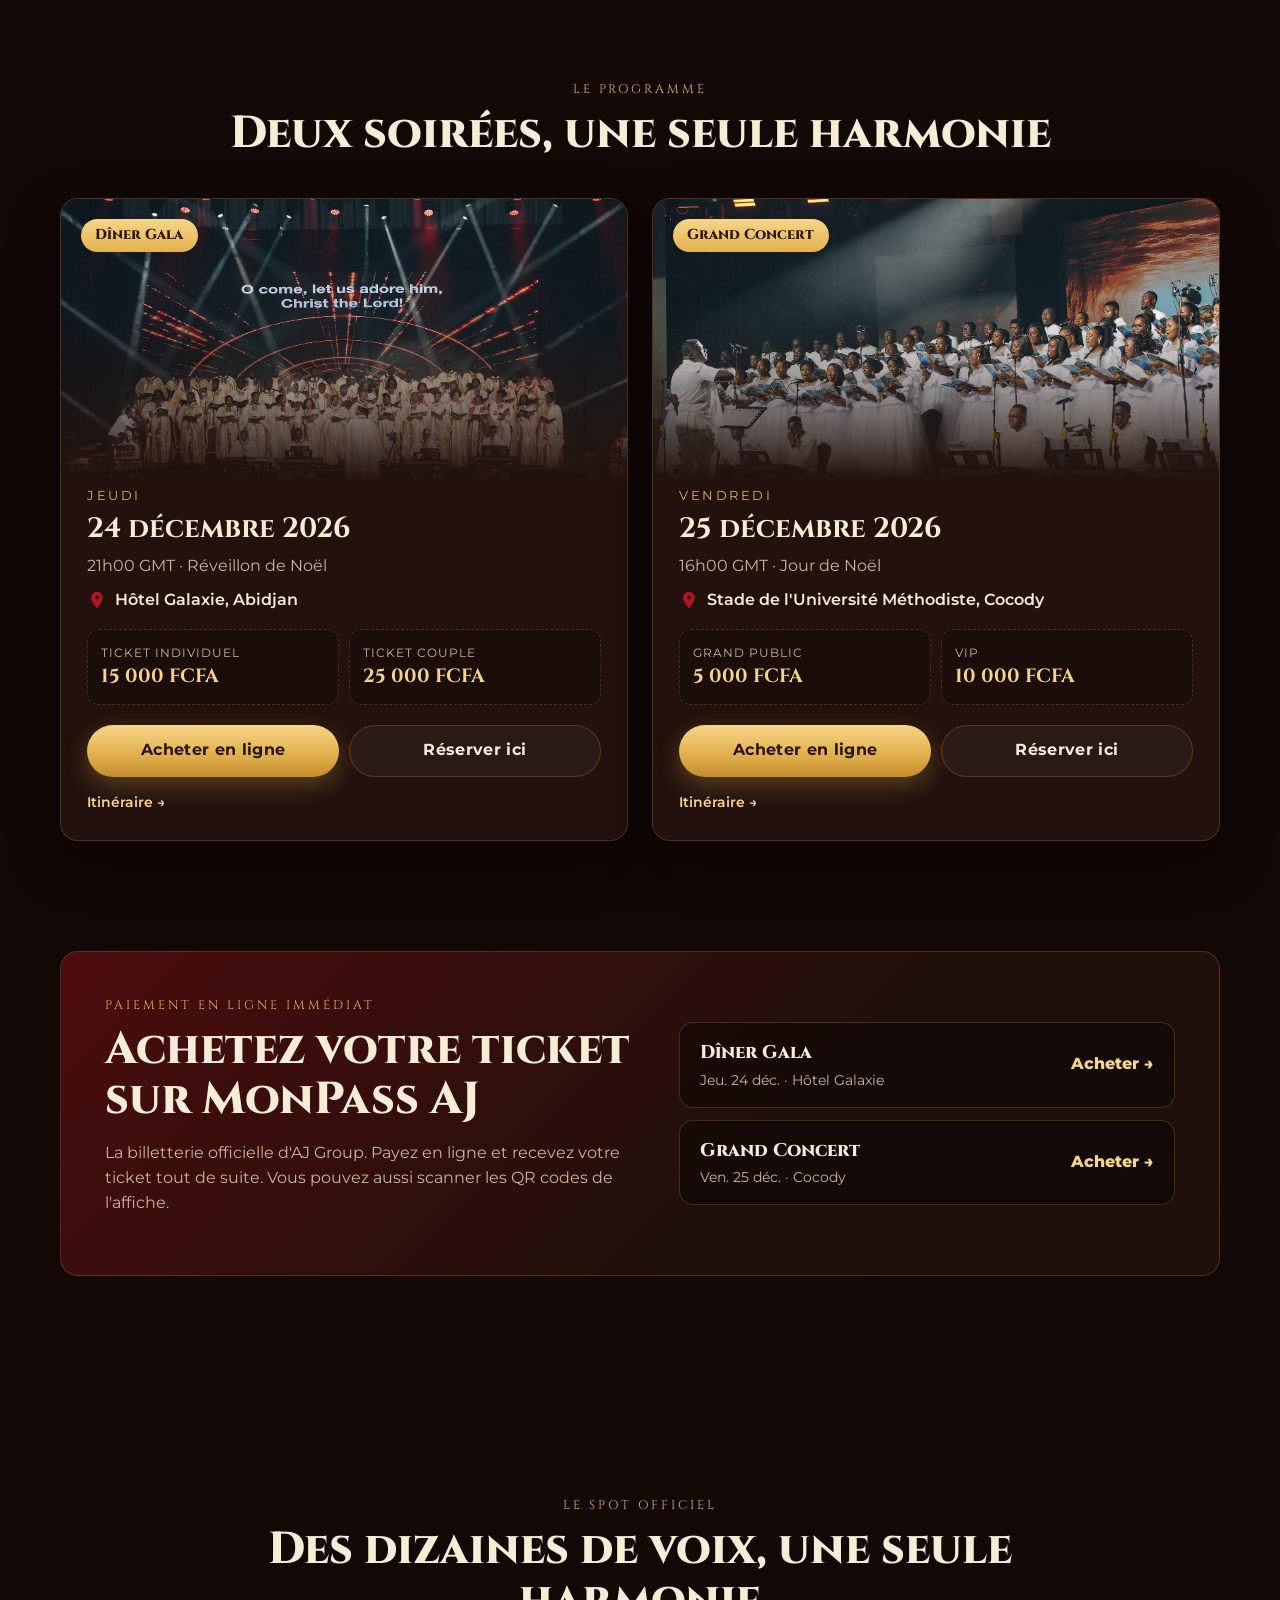
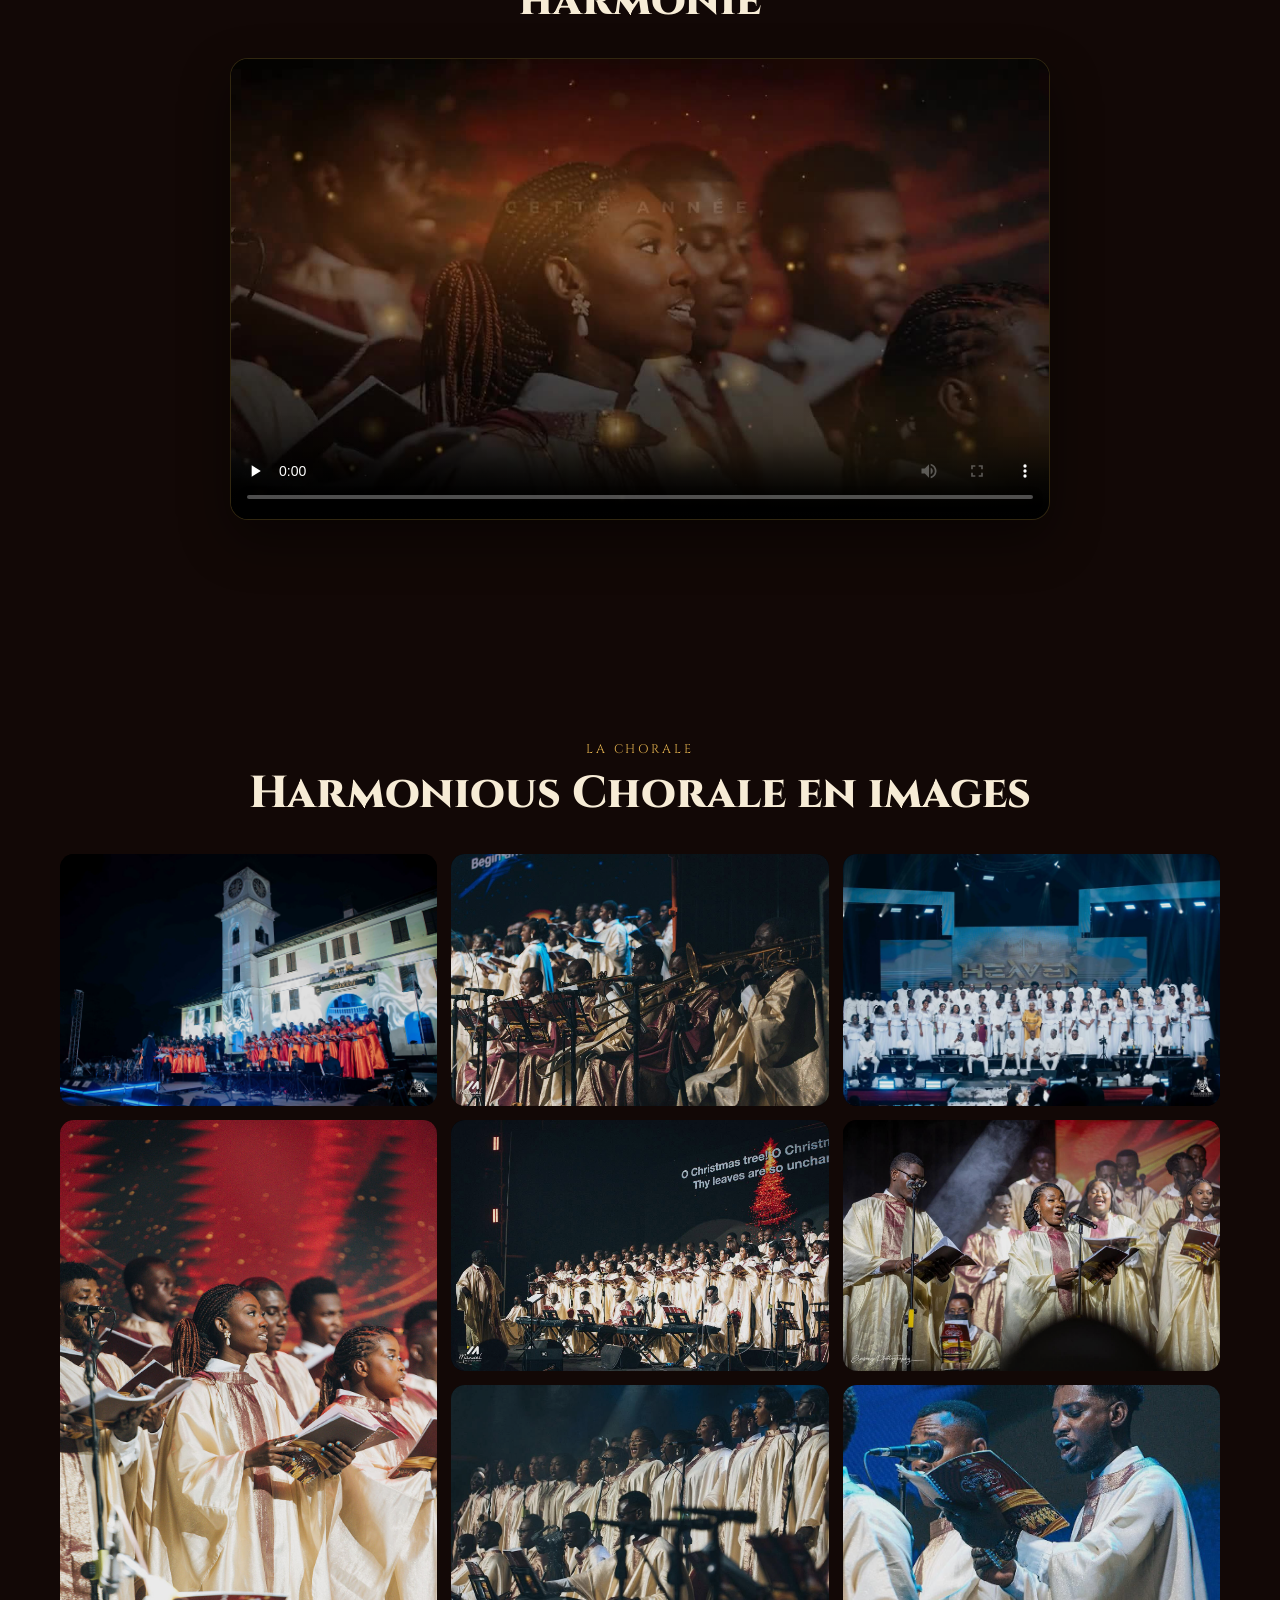
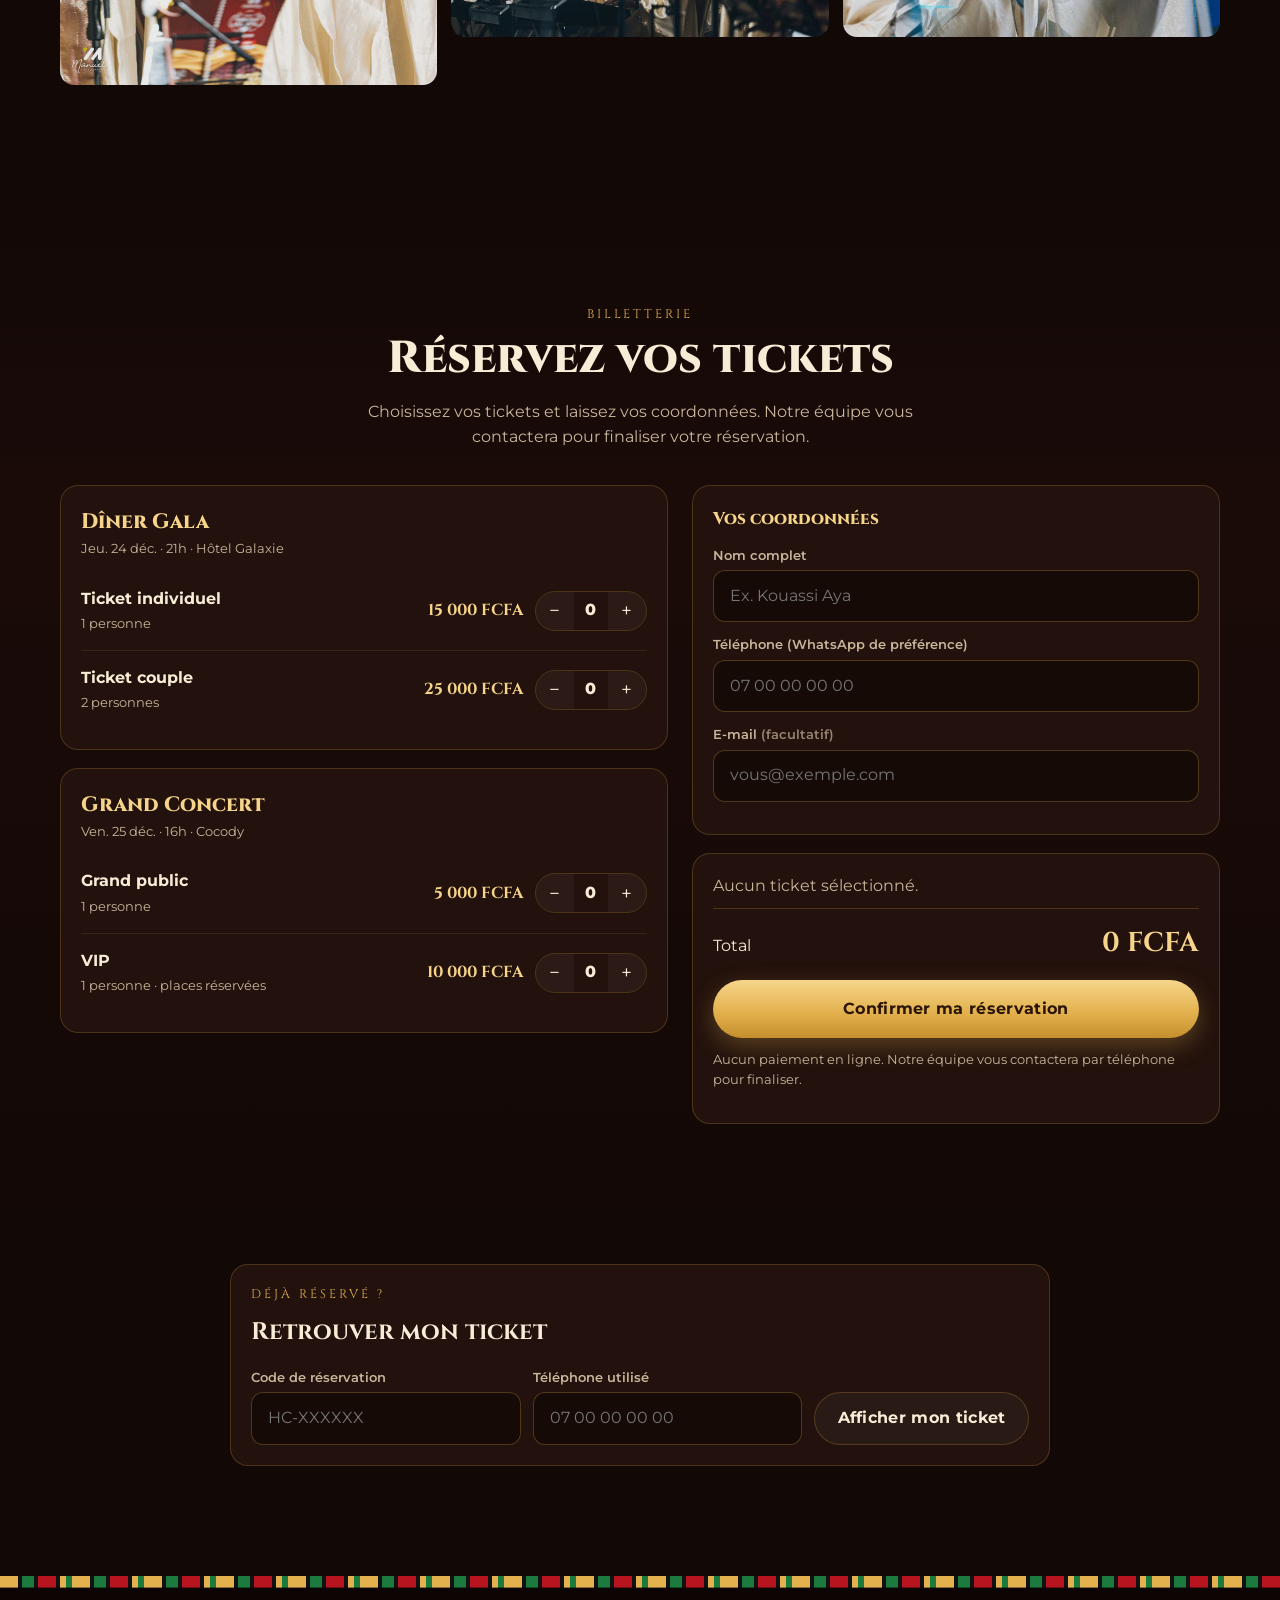
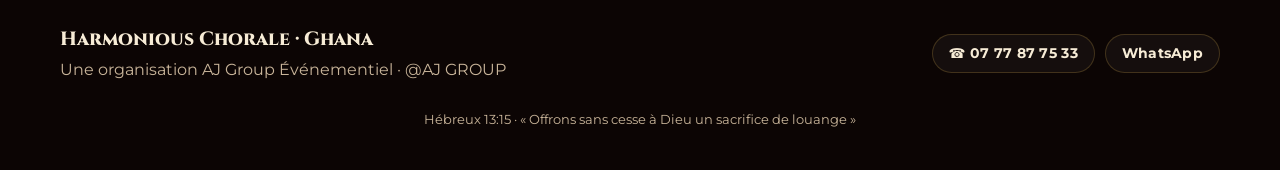
==== commit 08068de5: "Réservation sans paiement : l'équipe contacte les clients Co-Authored-By: Claude Opus 5.5 <noreply@a" ====
--- a/index.html
+++ b/index.html
@@ -199,7 +199,7 @@
     <div class="wrap">
       <p class="eyebrow center">Billetterie</p>
       <h2 class="title center">Réservez vos tickets</h2>
-      <p class="muted center sub">Choisissez vos tickets, payez par Mobile Money et recevez votre pass QR à présenter à l'entrée.</p>
+      <p class="muted center sub">Choisissez vos tickets et laissez vos coordonnées. Notre équipe vous contactera pour finaliser votre réservation.</p>
 
       <form id="booking-form" class="booking" novalidate>
         <div class="booking-tickets">
@@ -221,17 +221,12 @@
             <label class="field"><span>E-mail <em>(facultatif)</em></span><input name="email" type="email" autocomplete="email" placeholder="vous@exemple.com"></label>
           </fieldset>
 
-          <fieldset class="panel">
-            <legend class="panel-title">Moyen de paiement</legend>
-            <div class="paylist" id="paylist"></div>
-          </fieldset>
-
           <div class="panel summary">
             <div class="summary-lines" id="summary-lines"><p class="muted">Aucun ticket sélectionné.</p></div>
             <div class="summary-total"><span>Total</span><b id="total">0 FCFA</b></div>
             <p class="form-error" id="form-error" role="alert"></p>
             <button class="btn btn-gold btn-lg btn-block" type="submit" id="submit-btn">Confirmer ma réservation</button>
-            <p class="tiny muted">Votre réservation est enregistrée tout de suite. Le ticket est validé dès réception du paiement.</p>
+            <p class="tiny muted">Aucun paiement en ligne. Notre équipe vous contactera par téléphone pour finaliser.</p>
           </div>
         </div>
       </form>
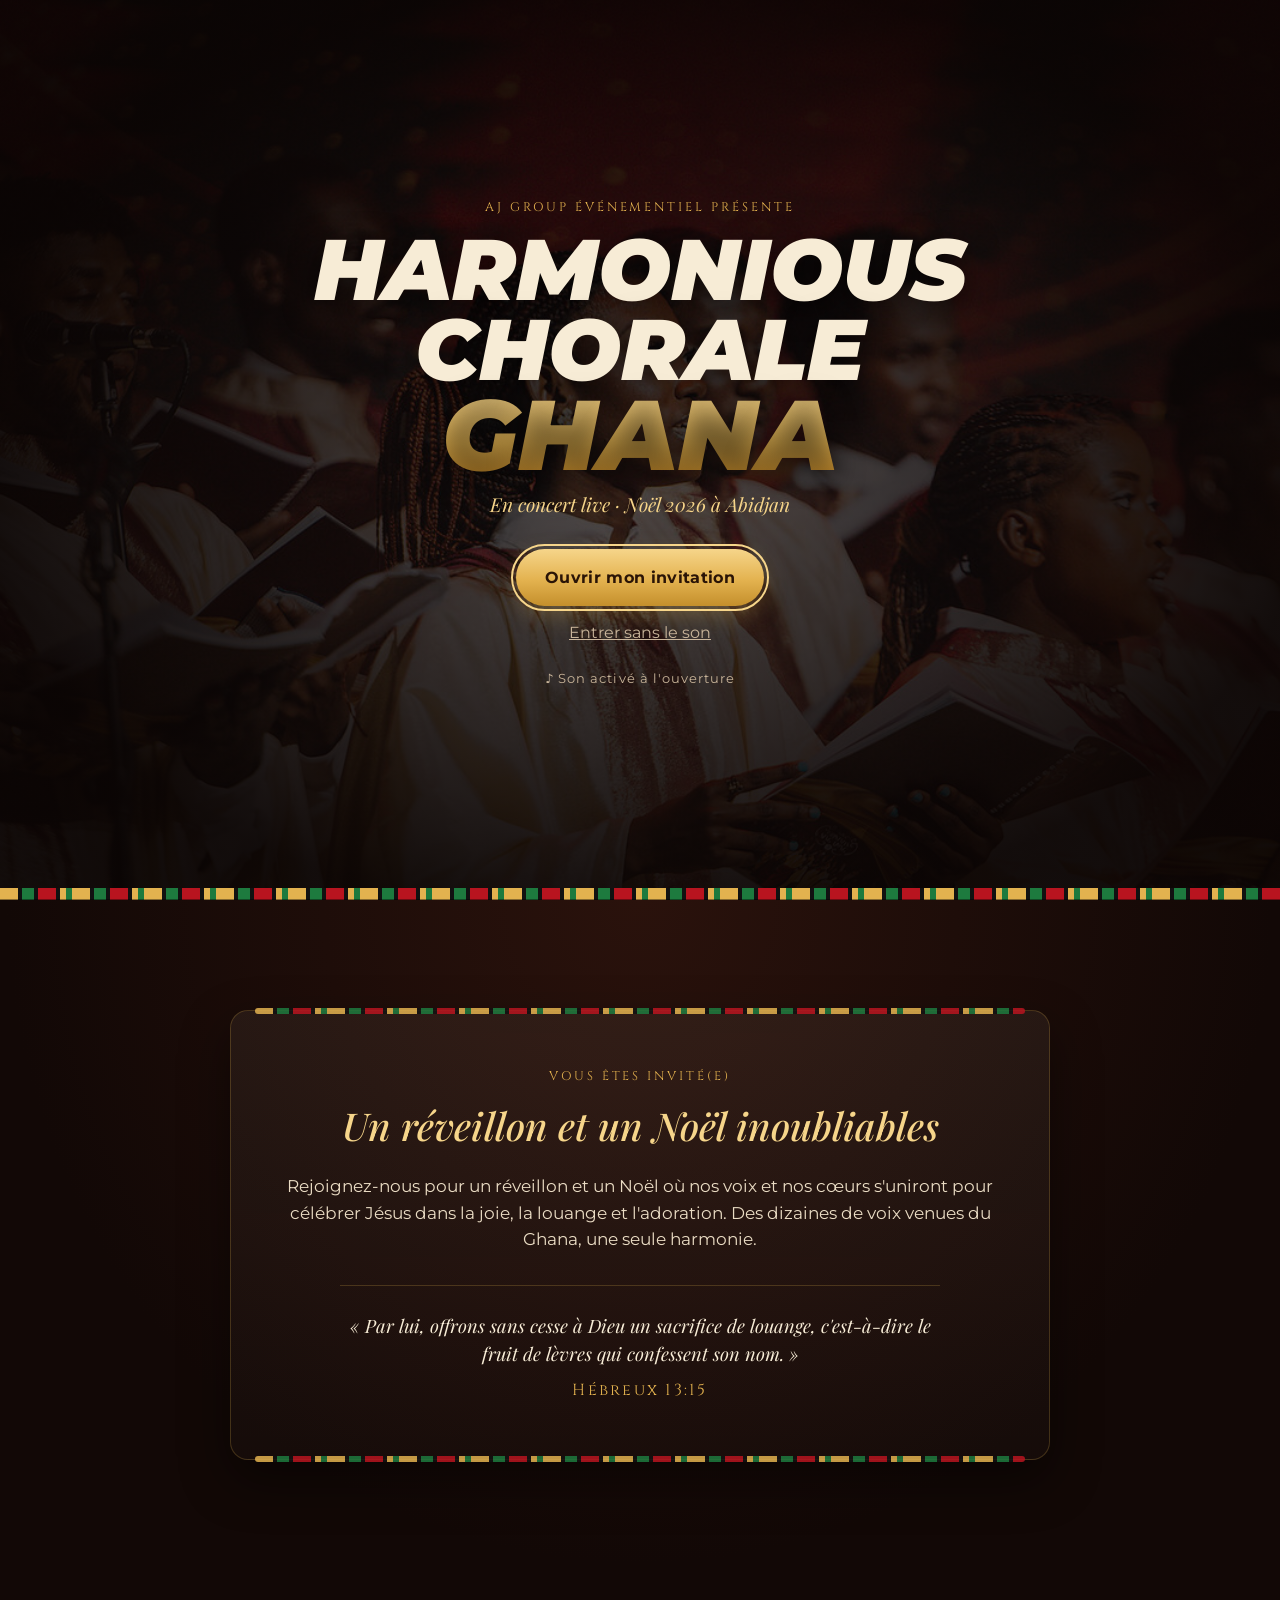
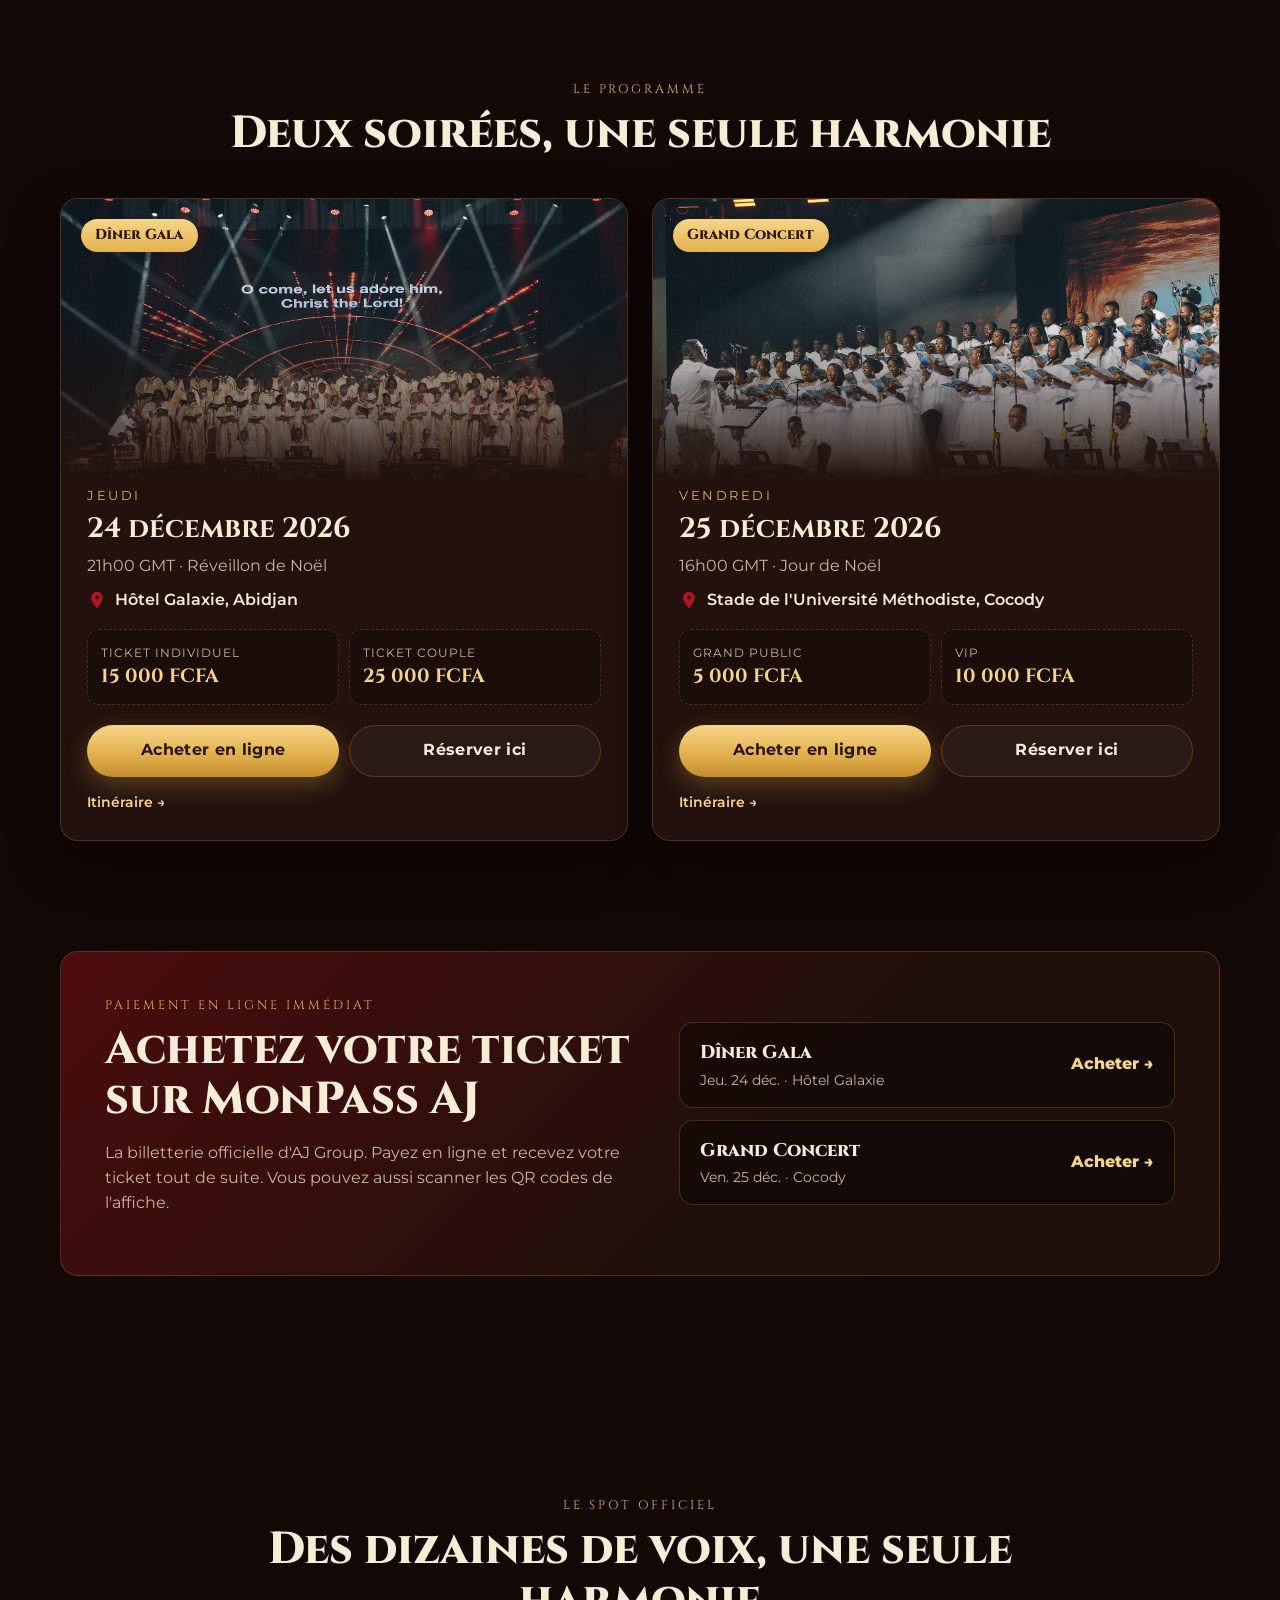
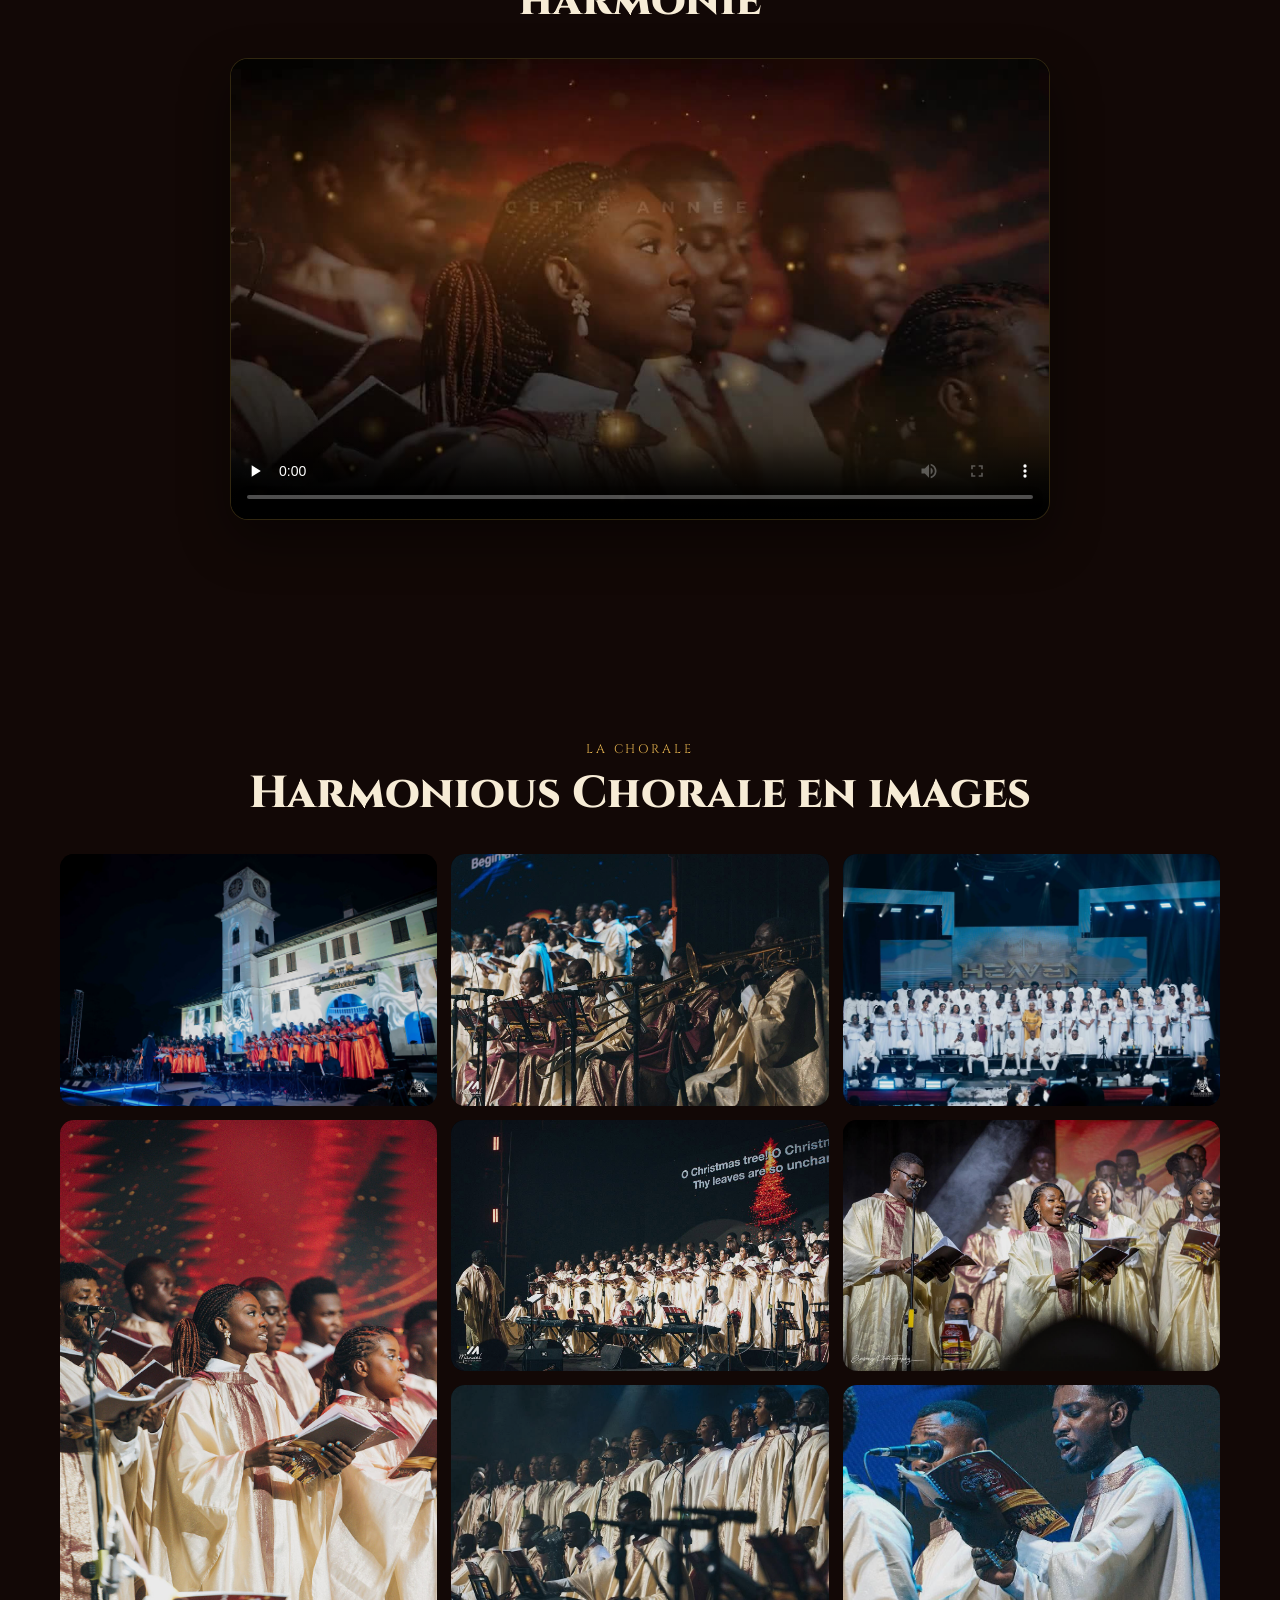
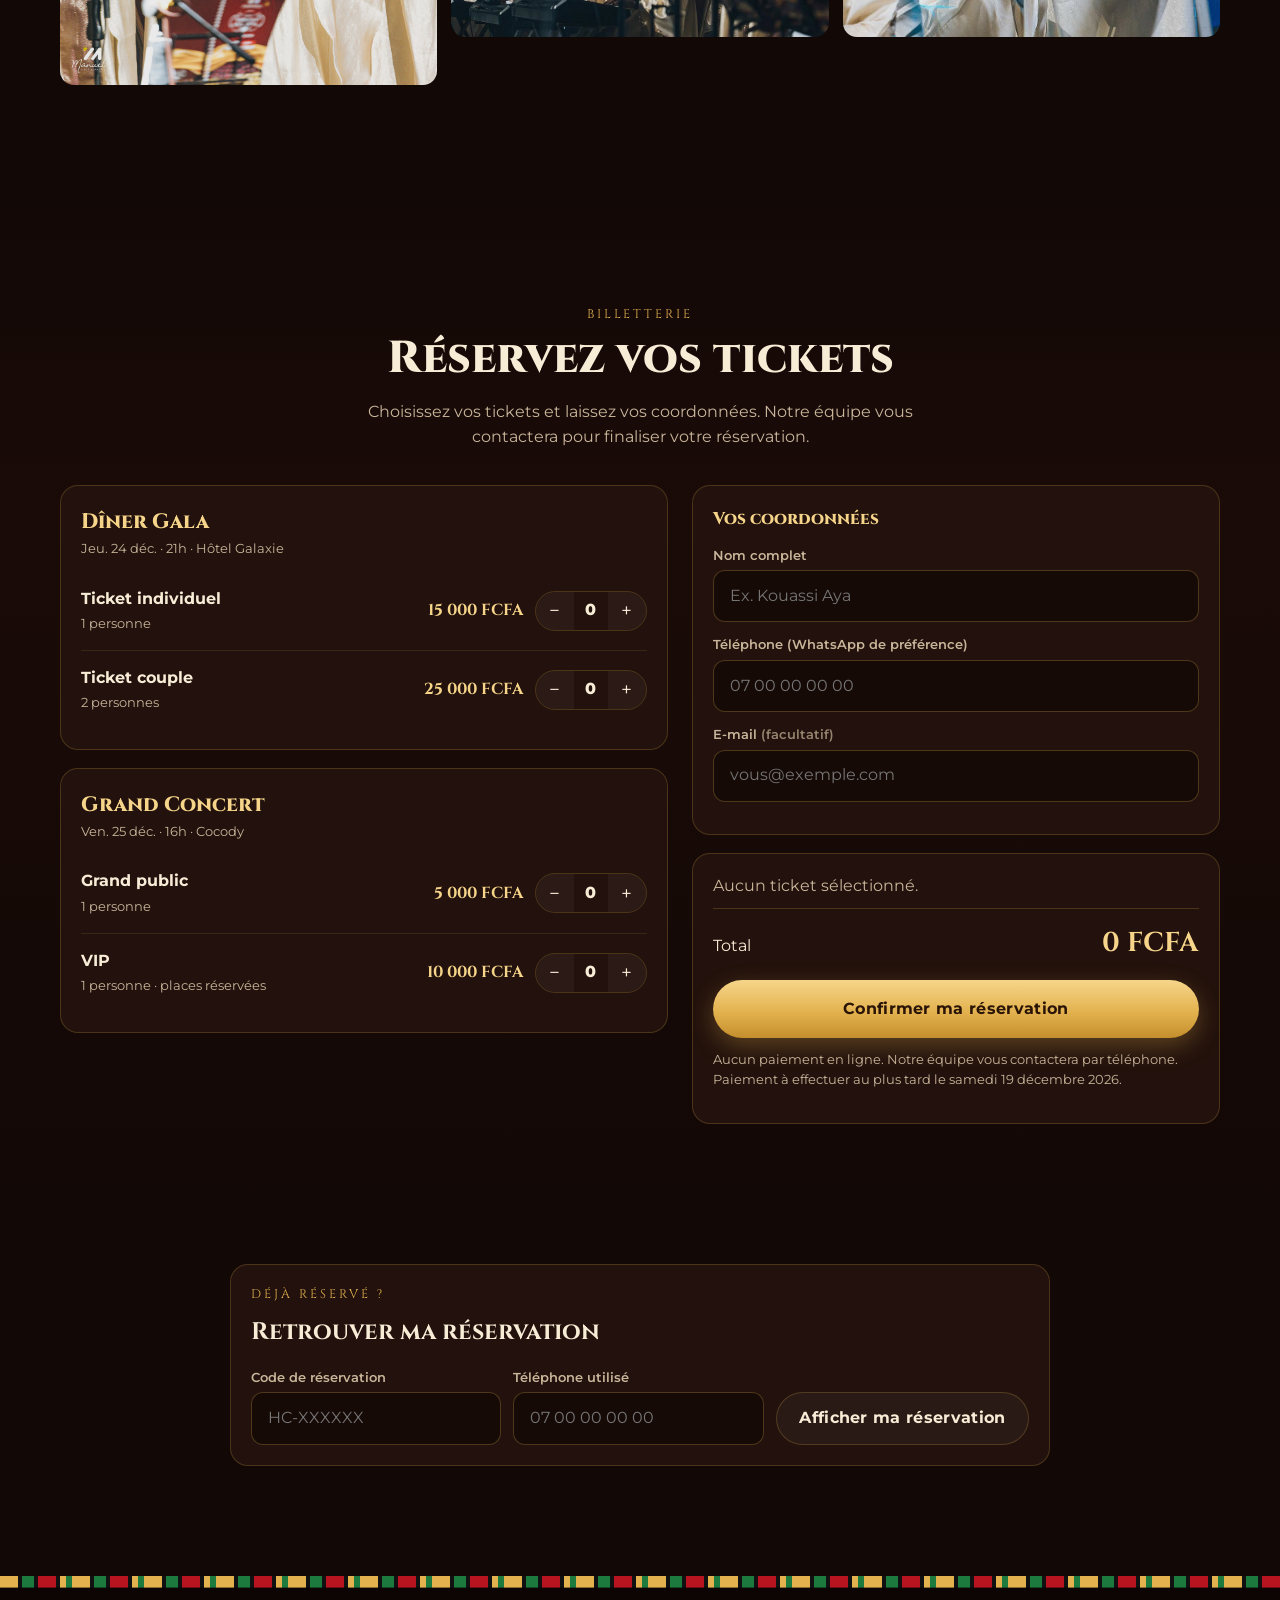
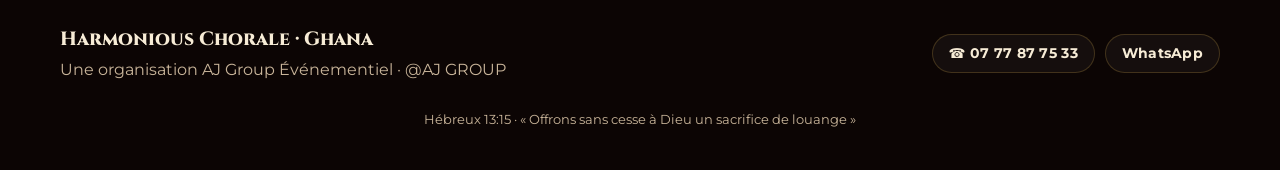
==== commit 9aa06080: "Retrait du QR code ; date limite de paiement Co-Authored-By: Claude Opus 5.5 <noreply@anthropic.com>" ====
--- a/index.html
+++ b/index.html
@@ -39,7 +39,7 @@
     <a href="#programme">Programme</a>
     <a href="#galerie">Galerie</a>
     <a href="#reserver">Réserver</a>
-    <a href="#mon-ticket">Mon ticket</a>
+    <a href="#mon-ticket">Ma réservation</a>
   </nav>
   <button class="sound" id="sound-toggle" aria-label="Activer la musique" aria-pressed="false">
     <span class="eq"><i></i><i></i><i></i></span>
@@ -226,7 +226,7 @@
             <div class="summary-total"><span>Total</span><b id="total">0 FCFA</b></div>
             <p class="form-error" id="form-error" role="alert"></p>
             <button class="btn btn-gold btn-lg btn-block" type="submit" id="submit-btn">Confirmer ma réservation</button>
-            <p class="tiny muted">Aucun paiement en ligne. Notre équipe vous contactera par téléphone pour finaliser.</p>
+            <p class="tiny muted">Aucun paiement en ligne. Notre équipe vous contactera par téléphone. Paiement à effectuer au plus tard le <span data-deadline></span>.</p>
           </div>
         </div>
       </form>
@@ -240,11 +240,11 @@
 
       <div class="panel lookup" id="lookup">
         <p class="eyebrow">Déjà réservé ?</p>
-        <h2 class="title-sm">Retrouver mon ticket</h2>
+        <h2 class="title-sm">Retrouver ma réservation</h2>
         <form id="lookup-form" class="lookup-form">
           <label class="field"><span>Code de réservation</span><input name="code" required placeholder="HC-XXXXXX" autocapitalize="characters"></label>
           <label class="field"><span>Téléphone utilisé</span><input name="phone" type="tel" required inputmode="tel" placeholder="07 00 00 00 00"></label>
-          <button class="btn btn-ghost" type="submit">Afficher mon ticket</button>
+          <button class="btn btn-ghost" type="submit">Afficher ma réservation</button>
         </form>
         <p class="form-error" id="lookup-error" role="alert"></p>
       </div>
@@ -268,9 +268,8 @@
 </footer>
 
 <div class="lightbox" id="lightbox" hidden><button class="lb-close" aria-label="Fermer">×</button><img alt=""></div>
-<audio id="music" src="/media/musique.mp3" loop preload="none"></audio>
-
-<script src="/vendor/qrcode.js"></script>
+<audio id="music" src="/media/musique-complete.mp3" preload="none"></audio>
+
 <script src="/config.js"></script>
 <script src="/app.js"></script>
 </body>
--- a/styles.css
+++ b/styles.css
@@ -208,12 +208,8 @@
 .pass-head::after{content:"";position:absolute;left:0;right:0;bottom:-6px;height:6px;background:var(--kente)}
 .pass-head p{margin:0}
 .pass-head h3{margin:.2rem 0 0;font-family:Montserrat,sans-serif;font-style:italic;font-weight:900;text-transform:uppercase;font-size:1.6rem;line-height:1}
-.pass-body{display:grid;grid-template-columns:1fr auto;gap:22px;padding:26px 24px}
+.pass-body{display:grid;grid-template-columns:1fr;gap:22px;padding:26px 24px}
 @media (max-width:600px){.pass-body{grid-template-columns:1fr}}
-.pass-qr{background:#fff;padding:12px;border-radius:14px;align-self:start;justify-self:center;text-align:center}
-.pass-qr img,.pass-qr canvas{width:180px;height:180px;image-rendering:pixelated}
-.pass-qr small{display:block;color:#2a1406;font-weight:800;letter-spacing:.1em;margin-top:6px;font-family:Cinzel,serif}
-.pass-qr.dim img{opacity:.25;filter:blur(1px)}
 .pass-info dl{margin:0;display:grid;grid-template-columns:auto 1fr;gap:6px 14px}
 .pass-info dt{color:var(--muted);font-size:.82rem;text-transform:uppercase;letter-spacing:.08em;padding-top:2px}
 .pass-info dd{margin:0;font-weight:600}
